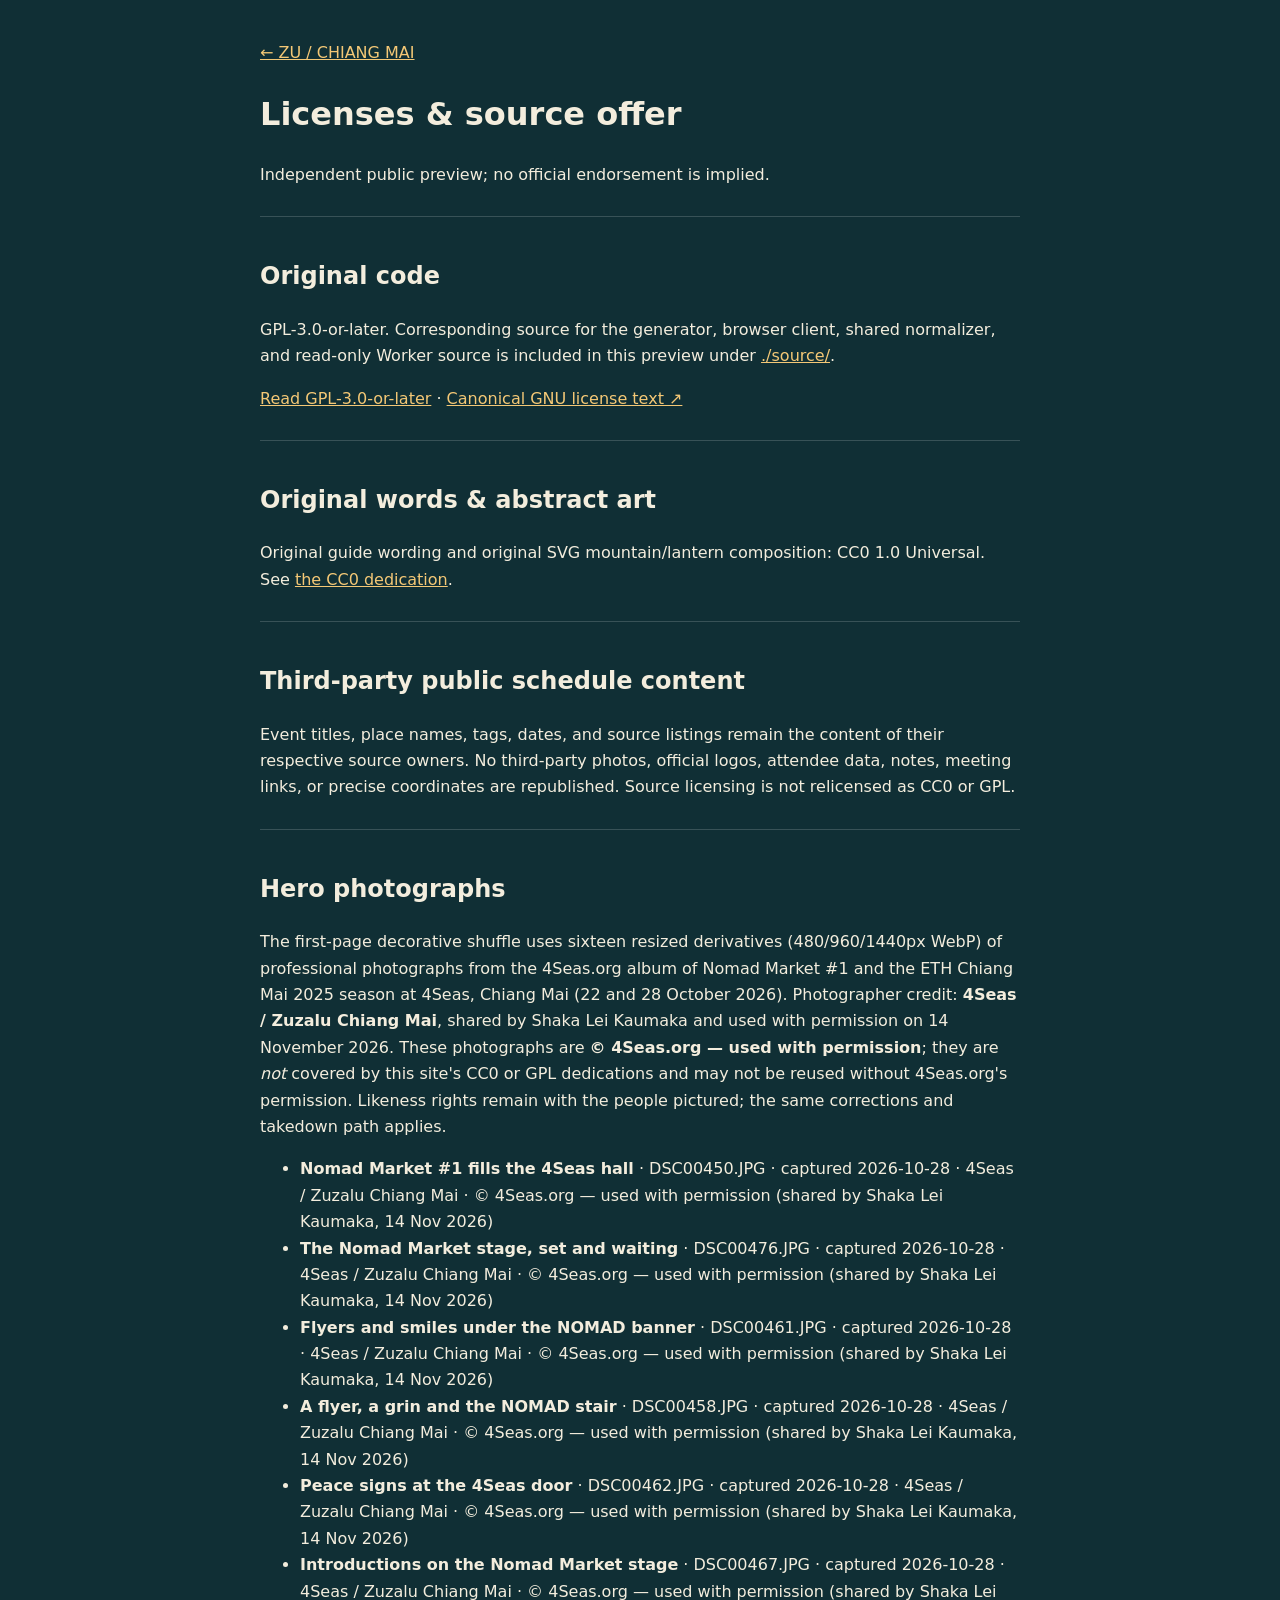
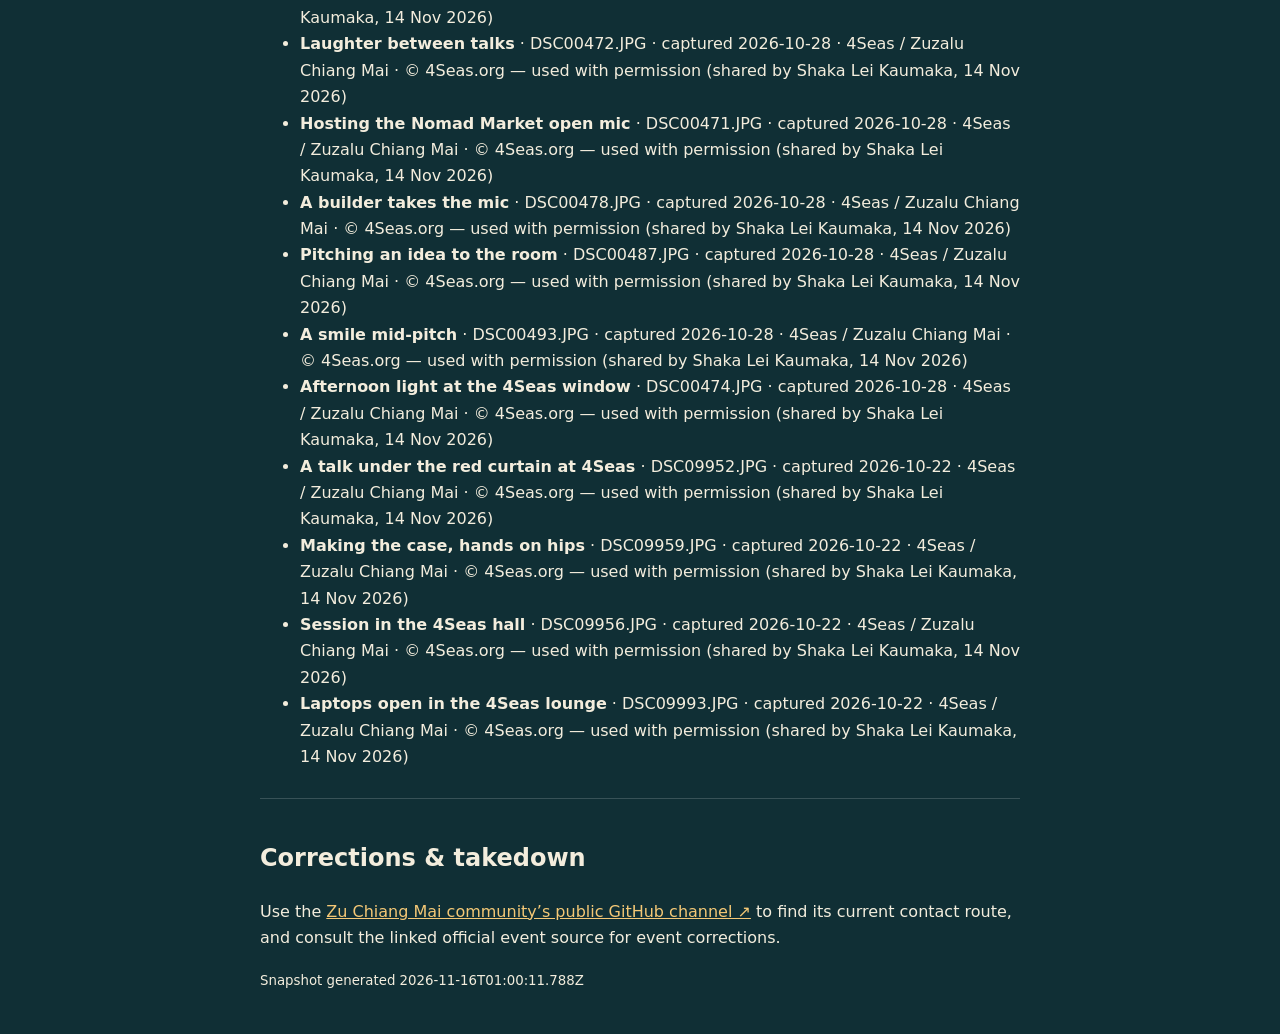
==== public/licenses/index.html @ ee29f26d "agenda refresh 2026-11-16: 202 listings (+3 −4 ~1)" ====
<!doctype html><html lang="en"><head><meta charset="utf-8"><meta name="viewport" content="width=device-width,initial-scale=1"><meta name="robots" content="noindex"><title>Licenses & source — ZU / CHIANG MAI</title><style>body{max-width:760px;margin:40px auto;padding:0 20px;background:#102f35;color:#f3eddd;font:16px/1.65 system-ui}a{color:#f4c876}code{background:#ffffff12;padding:2px 5px}section{border-top:1px solid #ffffff2b;margin-top:28px;padding-top:20px}</style></head><body><a href="../">← ZU / CHIANG MAI</a><h1>Licenses &amp; source offer</h1><p>Independent public preview; no official endorsement is implied.</p><section><h2>Original code</h2><p>GPL-3.0-or-later. Corresponding source for the generator, browser client, shared normalizer, and read-only Worker source is included in this preview under <a href="../source/">./source/</a>.</p><p><a href="../source/LICENSE">Read GPL-3.0-or-later</a> · <a href="https://www.gnu.org/licenses/gpl-3.0.html" rel="noopener">Canonical GNU license text ↗</a></p></section><section><h2>Original words &amp; abstract art</h2><p>Original guide wording and original SVG mountain/lantern composition: CC0 1.0 Universal. See <a href="../source/CC0.txt">the CC0 dedication</a>.</p></section><section><h2>Third-party public schedule content</h2><p>Event titles, place names, tags, dates, and source listings remain the content of their respective source owners. No third-party photos, official logos, attendee data, notes, meeting links, or precise coordinates are republished. Source licensing is not relicensed as CC0 or GPL.</p></section><section id="photo-sources"><h2>Hero photographs</h2><p>The first-page decorative shuffle uses sixteen resized derivatives (480/960/1440px WebP) of professional photographs from the 4Seas.org album of Nomad Market #1 and the ETH Chiang Mai 2025 season at 4Seas, Chiang Mai (22 and 28 October 2026). Photographer credit: <strong>4Seas / Zuzalu Chiang Mai</strong>, shared by Shaka Lei Kaumaka and used with permission on 14 November 2026. These photographs are <strong>© 4Seas.org — used with permission</strong>; they are <em>not</em> covered by this site's CC0 or GPL dedications and may not be reused without 4Seas.org's permission. Likeness rights remain with the people pictured; the same corrections and takedown path applies.</p><ul><li><strong>Nomad Market #1 fills the 4Seas hall</strong> · DSC00450.JPG · captured 2026-10-28 · 4Seas / Zuzalu Chiang Mai · © 4Seas.org — used with permission (shared by Shaka Lei Kaumaka, 14 Nov 2026)</li><li><strong>The Nomad Market stage, set and waiting</strong> · DSC00476.JPG · captured 2026-10-28 · 4Seas / Zuzalu Chiang Mai · © 4Seas.org — used with permission (shared by Shaka Lei Kaumaka, 14 Nov 2026)</li><li><strong>Flyers and smiles under the NOMAD banner</strong> · DSC00461.JPG · captured 2026-10-28 · 4Seas / Zuzalu Chiang Mai · © 4Seas.org — used with permission (shared by Shaka Lei Kaumaka, 14 Nov 2026)</li><li><strong>A flyer, a grin and the NOMAD stair</strong> · DSC00458.JPG · captured 2026-10-28 · 4Seas / Zuzalu Chiang Mai · © 4Seas.org — used with permission (shared by Shaka Lei Kaumaka, 14 Nov 2026)</li><li><strong>Peace signs at the 4Seas door</strong> · DSC00462.JPG · captured 2026-10-28 · 4Seas / Zuzalu Chiang Mai · © 4Seas.org — used with permission (shared by Shaka Lei Kaumaka, 14 Nov 2026)</li><li><strong>Introductions on the Nomad Market stage</strong> · DSC00467.JPG · captured 2026-10-28 · 4Seas / Zuzalu Chiang Mai · © 4Seas.org — used with permission (shared by Shaka Lei Kaumaka, 14 Nov 2026)</li><li><strong>Laughter between talks</strong> · DSC00472.JPG · captured 2026-10-28 · 4Seas / Zuzalu Chiang Mai · © 4Seas.org — used with permission (shared by Shaka Lei Kaumaka, 14 Nov 2026)</li><li><strong>Hosting the Nomad Market open mic</strong> · DSC00471.JPG · captured 2026-10-28 · 4Seas / Zuzalu Chiang Mai · © 4Seas.org — used with permission (shared by Shaka Lei Kaumaka, 14 Nov 2026)</li><li><strong>A builder takes the mic</strong> · DSC00478.JPG · captured 2026-10-28 · 4Seas / Zuzalu Chiang Mai · © 4Seas.org — used with permission (shared by Shaka Lei Kaumaka, 14 Nov 2026)</li><li><strong>Pitching an idea to the room</strong> · DSC00487.JPG · captured 2026-10-28 · 4Seas / Zuzalu Chiang Mai · © 4Seas.org — used with permission (shared by Shaka Lei Kaumaka, 14 Nov 2026)</li><li><strong>A smile mid-pitch</strong> · DSC00493.JPG · captured 2026-10-28 · 4Seas / Zuzalu Chiang Mai · © 4Seas.org — used with permission (shared by Shaka Lei Kaumaka, 14 Nov 2026)</li><li><strong>Afternoon light at the 4Seas window</strong> · DSC00474.JPG · captured 2026-10-28 · 4Seas / Zuzalu Chiang Mai · © 4Seas.org — used with permission (shared by Shaka Lei Kaumaka, 14 Nov 2026)</li><li><strong>A talk under the red curtain at 4Seas</strong> · DSC09952.JPG · captured 2026-10-22 · 4Seas / Zuzalu Chiang Mai · © 4Seas.org — used with permission (shared by Shaka Lei Kaumaka, 14 Nov 2026)</li><li><strong>Making the case, hands on hips</strong> · DSC09959.JPG · captured 2026-10-22 · 4Seas / Zuzalu Chiang Mai · © 4Seas.org — used with permission (shared by Shaka Lei Kaumaka, 14 Nov 2026)</li><li><strong>Session in the 4Seas hall</strong> · DSC09956.JPG · captured 2026-10-22 · 4Seas / Zuzalu Chiang Mai · © 4Seas.org — used with permission (shared by Shaka Lei Kaumaka, 14 Nov 2026)</li><li><strong>Laptops open in the 4Seas lounge</strong> · DSC09993.JPG · captured 2026-10-22 · 4Seas / Zuzalu Chiang Mai · © 4Seas.org — used with permission (shared by Shaka Lei Kaumaka, 14 Nov 2026)</li></ul></section><section><h2>Corrections &amp; takedown</h2><p>Use the <a href="https://github.com/zuchiangmai" rel="noopener">Zu Chiang Mai community’s public GitHub channel ↗</a> to find its current contact route, and consult the linked official event source for event corrections.</p></section><p><small>Snapshot generated 2026-11-16T01:00:11.788Z</small></p><script src="https://live.zuchiangmai.app/widget.js" async></script><script src="https://lang.opensourceorchestra.org/lang.js" async></script></body></html>
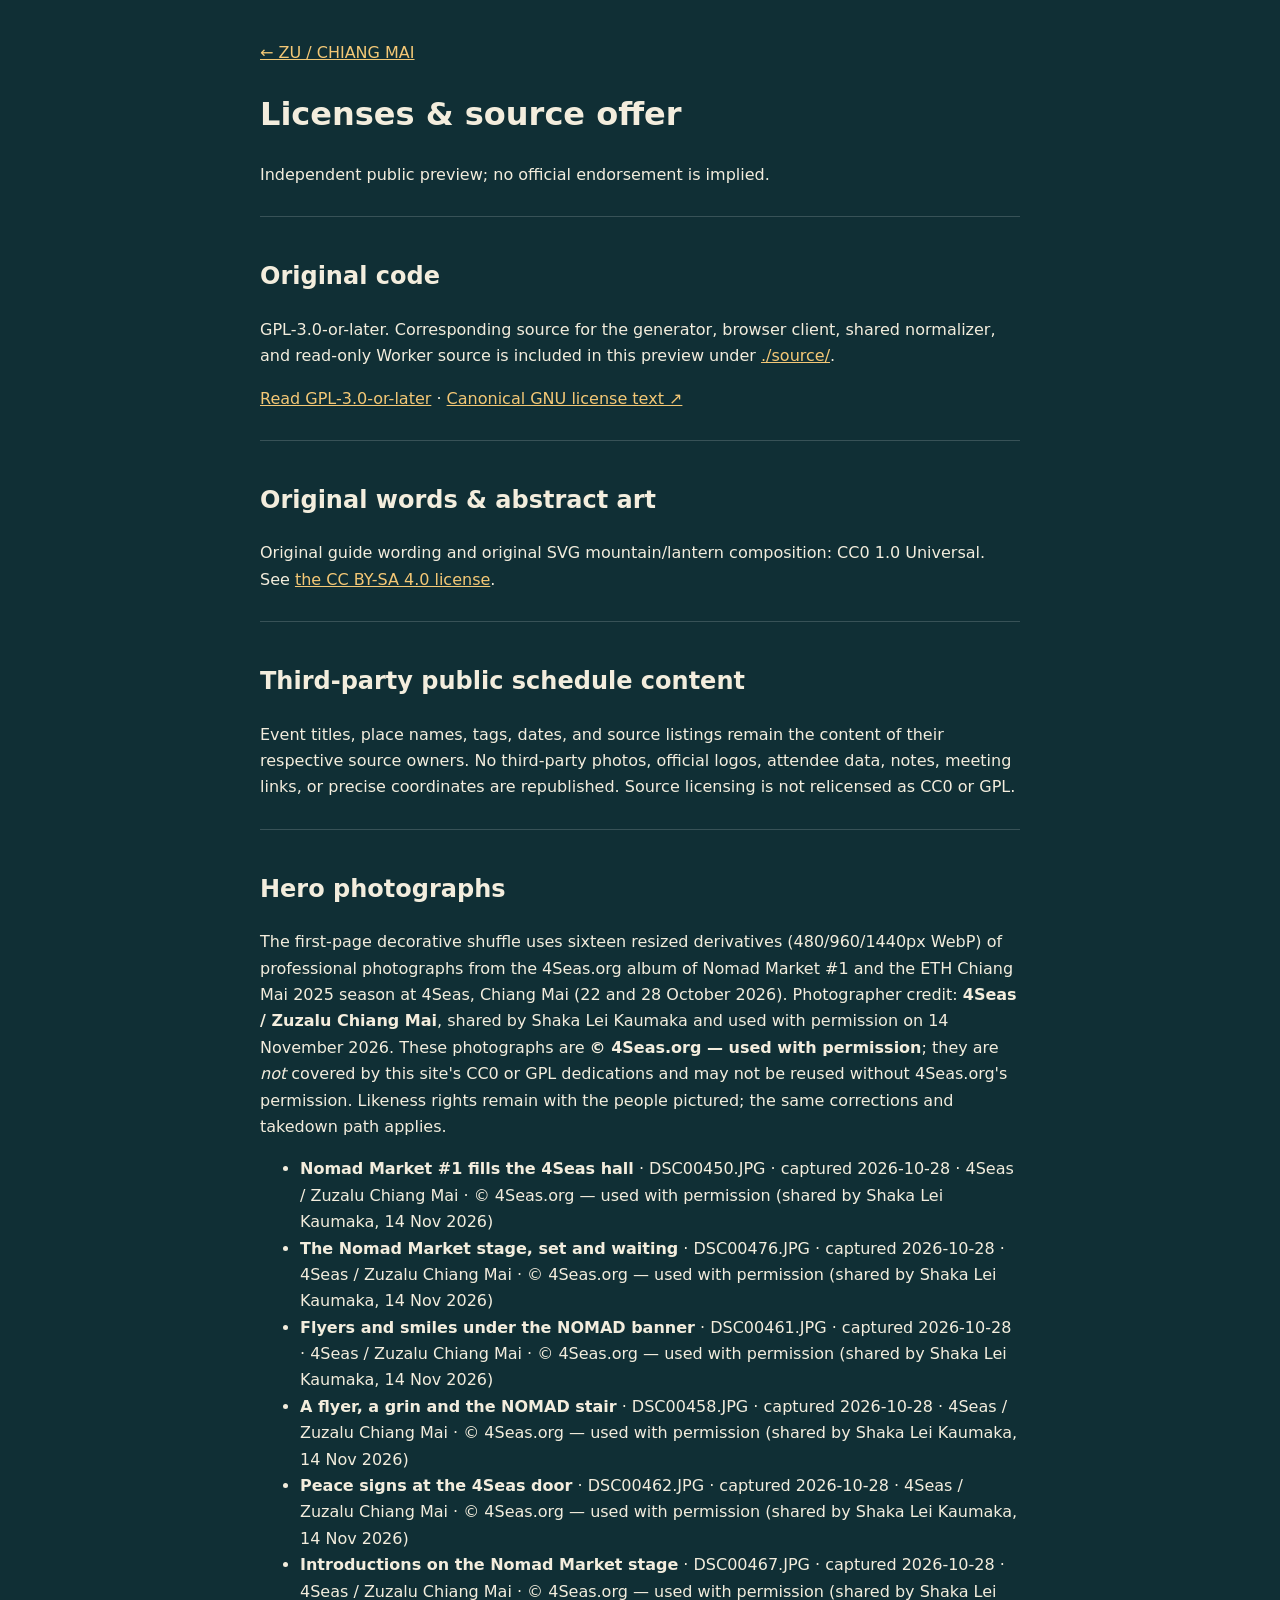
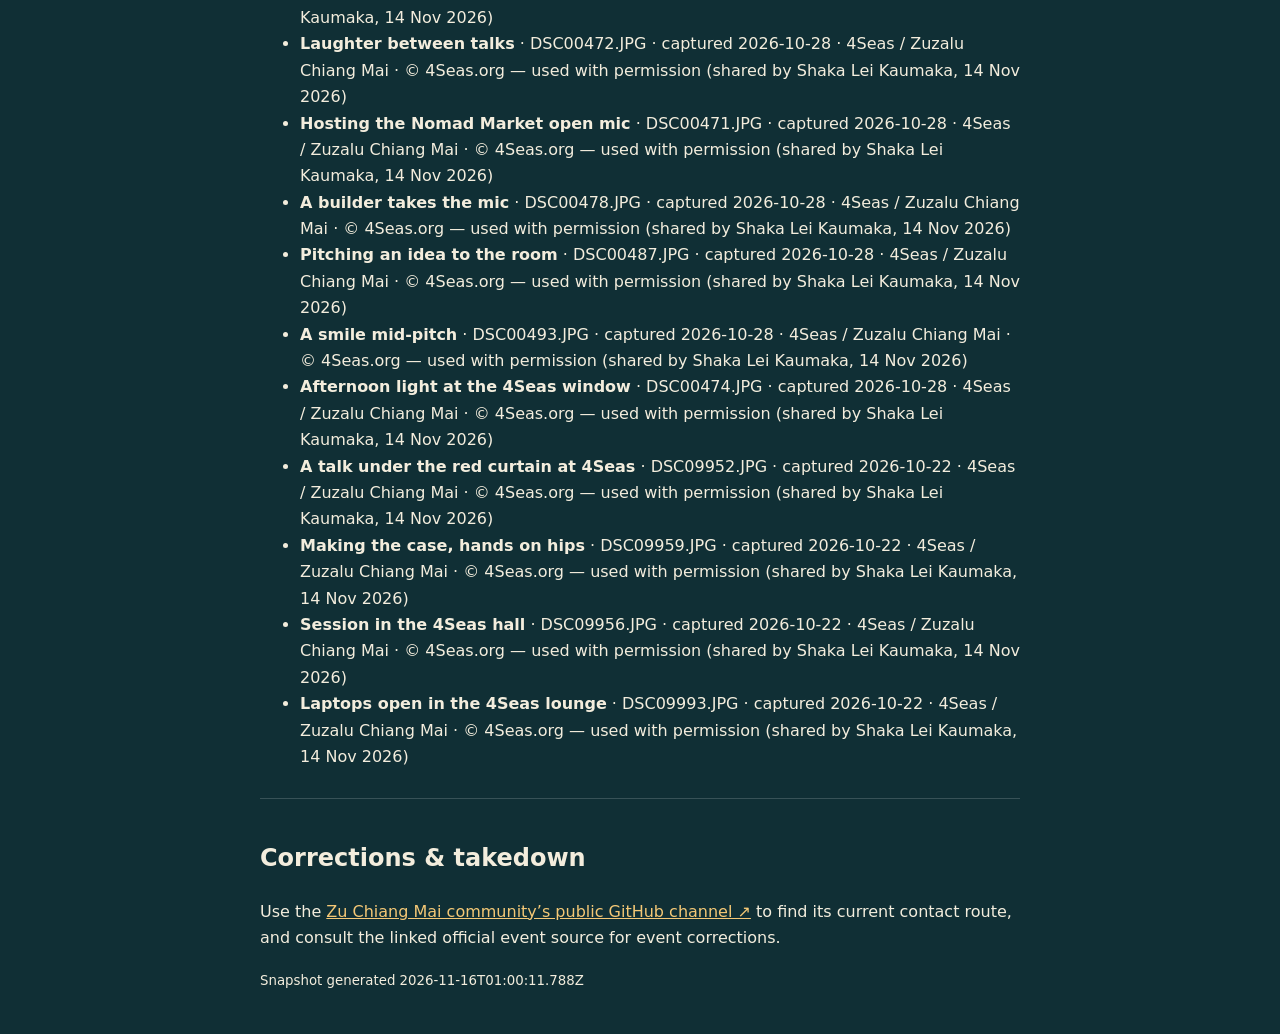
==== commit 5cad12fa: "Second pass: built pit payload + licenses pages aligned to CC BY-SA 4.0 (CC0.txt → LICENSE-CONTENT) " ====
--- a/public/licenses/index.html
+++ b/public/licenses/index.html
@@ -1 +1 @@
-<!doctype html><html lang="en"><head><meta charset="utf-8"><meta name="viewport" content="width=device-width,initial-scale=1"><meta name="robots" content="noindex"><title>Licenses & source — ZU / CHIANG MAI</title><style>body{max-width:760px;margin:40px auto;padding:0 20px;background:#102f35;color:#f3eddd;font:16px/1.65 system-ui}a{color:#f4c876}code{background:#ffffff12;padding:2px 5px}section{border-top:1px solid #ffffff2b;margin-top:28px;padding-top:20px}</style></head><body><a href="../">← ZU / CHIANG MAI</a><h1>Licenses &amp; source offer</h1><p>Independent public preview; no official endorsement is implied.</p><section><h2>Original code</h2><p>GPL-3.0-or-later. Corresponding source for the generator, browser client, shared normalizer, and read-only Worker source is included in this preview under <a href="../source/">./source/</a>.</p><p><a href="../source/LICENSE">Read GPL-3.0-or-later</a> · <a href="https://www.gnu.org/licenses/gpl-3.0.html" rel="noopener">Canonical GNU license text ↗</a></p></section><section><h2>Original words &amp; abstract art</h2><p>Original guide wording and original SVG mountain/lantern composition: CC0 1.0 Universal. See <a href="../source/CC0.txt">the CC0 dedication</a>.</p></section><section><h2>Third-party public schedule content</h2><p>Event titles, place names, tags, dates, and source listings remain the content of their respective source owners. No third-party photos, official logos, attendee data, notes, meeting links, or precise coordinates are republished. Source licensing is not relicensed as CC0 or GPL.</p></section><section id="photo-sources"><h2>Hero photographs</h2><p>The first-page decorative shuffle uses sixteen resized derivatives (480/960/1440px WebP) of professional photographs from the 4Seas.org album of Nomad Market #1 and the ETH Chiang Mai 2025 season at 4Seas, Chiang Mai (22 and 28 October 2026). Photographer credit: <strong>4Seas / Zuzalu Chiang Mai</strong>, shared by Shaka Lei Kaumaka and used with permission on 14 November 2026. These photographs are <strong>© 4Seas.org — used with permission</strong>; they are <em>not</em> covered by this site's CC0 or GPL dedications and may not be reused without 4Seas.org's permission. Likeness rights remain with the people pictured; the same corrections and takedown path applies.</p><ul><li><strong>Nomad Market #1 fills the 4Seas hall</strong> · DSC00450.JPG · captured 2026-10-28 · 4Seas / Zuzalu Chiang Mai · © 4Seas.org — used with permission (shared by Shaka Lei Kaumaka, 14 Nov 2026)</li><li><strong>The Nomad Market stage, set and waiting</strong> · DSC00476.JPG · captured 2026-10-28 · 4Seas / Zuzalu Chiang Mai · © 4Seas.org — used with permission (shared by Shaka Lei Kaumaka, 14 Nov 2026)</li><li><strong>Flyers and smiles under the NOMAD banner</strong> · DSC00461.JPG · captured 2026-10-28 · 4Seas / Zuzalu Chiang Mai · © 4Seas.org — used with permission (shared by Shaka Lei Kaumaka, 14 Nov 2026)</li><li><strong>A flyer, a grin and the NOMAD stair</strong> · DSC00458.JPG · captured 2026-10-28 · 4Seas / Zuzalu Chiang Mai · © 4Seas.org — used with permission (shared by Shaka Lei Kaumaka, 14 Nov 2026)</li><li><strong>Peace signs at the 4Seas door</strong> · DSC00462.JPG · captured 2026-10-28 · 4Seas / Zuzalu Chiang Mai · © 4Seas.org — used with permission (shared by Shaka Lei Kaumaka, 14 Nov 2026)</li><li><strong>Introductions on the Nomad Market stage</strong> · DSC00467.JPG · captured 2026-10-28 · 4Seas / Zuzalu Chiang Mai · © 4Seas.org — used with permission (shared by Shaka Lei Kaumaka, 14 Nov 2026)</li><li><strong>Laughter between talks</strong> · DSC00472.JPG · captured 2026-10-28 · 4Seas / Zuzalu Chiang Mai · © 4Seas.org — used with permission (shared by Shaka Lei Kaumaka, 14 Nov 2026)</li><li><strong>Hosting the Nomad Market open mic</strong> · DSC00471.JPG · captured 2026-10-28 · 4Seas / Zuzalu Chiang Mai · © 4Seas.org — used with permission (shared by Shaka Lei Kaumaka, 14 Nov 2026)</li><li><strong>A builder takes the mic</strong> · DSC00478.JPG · captured 2026-10-28 · 4Seas / Zuzalu Chiang Mai · © 4Seas.org — used with permission (shared by Shaka Lei Kaumaka, 14 Nov 2026)</li><li><strong>Pitching an idea to the room</strong> · DSC00487.JPG · captured 2026-10-28 · 4Seas / Zuzalu Chiang Mai · © 4Seas.org — used with permission (shared by Shaka Lei Kaumaka, 14 Nov 2026)</li><li><strong>A smile mid-pitch</strong> · DSC00493.JPG · captured 2026-10-28 · 4Seas / Zuzalu Chiang Mai · © 4Seas.org — used with permission (shared by Shaka Lei Kaumaka, 14 Nov 2026)</li><li><strong>Afternoon light at the 4Seas window</strong> · DSC00474.JPG · captured 2026-10-28 · 4Seas / Zuzalu Chiang Mai · © 4Seas.org — used with permission (shared by Shaka Lei Kaumaka, 14 Nov 2026)</li><li><strong>A talk under the red curtain at 4Seas</strong> · DSC09952.JPG · captured 2026-10-22 · 4Seas / Zuzalu Chiang Mai · © 4Seas.org — used with permission (shared by Shaka Lei Kaumaka, 14 Nov 2026)</li><li><strong>Making the case, hands on hips</strong> · DSC09959.JPG · captured 2026-10-22 · 4Seas / Zuzalu Chiang Mai · © 4Seas.org — used with permission (shared by Shaka Lei Kaumaka, 14 Nov 2026)</li><li><strong>Session in the 4Seas hall</strong> · DSC09956.JPG · captured 2026-10-22 · 4Seas / Zuzalu Chiang Mai · © 4Seas.org — used with permission (shared by Shaka Lei Kaumaka, 14 Nov 2026)</li><li><strong>Laptops open in the 4Seas lounge</strong> · DSC09993.JPG · captured 2026-10-22 · 4Seas / Zuzalu Chiang Mai · © 4Seas.org — used with permission (shared by Shaka Lei Kaumaka, 14 Nov 2026)</li></ul></section><section><h2>Corrections &amp; takedown</h2><p>Use the <a href="https://github.com/zuchiangmai" rel="noopener">Zu Chiang Mai community’s public GitHub channel ↗</a> to find its current contact route, and consult the linked official event source for event corrections.</p></section><p><small>Snapshot generated 2026-11-16T01:00:11.788Z</small></p><script src="https://live.zuchiangmai.app/widget.js" async></script><script src="https://lang.opensourceorchestra.org/lang.js" async></script></body></html>+<!doctype html><html lang="en"><head><meta charset="utf-8"><meta name="viewport" content="width=device-width,initial-scale=1"><meta name="robots" content="noindex"><title>Licenses & source — ZU / CHIANG MAI</title><style>body{max-width:760px;margin:40px auto;padding:0 20px;background:#102f35;color:#f3eddd;font:16px/1.65 system-ui}a{color:#f4c876}code{background:#ffffff12;padding:2px 5px}section{border-top:1px solid #ffffff2b;margin-top:28px;padding-top:20px}</style></head><body><a href="../">← ZU / CHIANG MAI</a><h1>Licenses &amp; source offer</h1><p>Independent public preview; no official endorsement is implied.</p><section><h2>Original code</h2><p>GPL-3.0-or-later. Corresponding source for the generator, browser client, shared normalizer, and read-only Worker source is included in this preview under <a href="../source/">./source/</a>.</p><p><a href="../source/LICENSE">Read GPL-3.0-or-later</a> · <a href="https://www.gnu.org/licenses/gpl-3.0.html" rel="noopener">Canonical GNU license text ↗</a></p></section><section><h2>Original words &amp; abstract art</h2><p>Original guide wording and original SVG mountain/lantern composition: CC0 1.0 Universal. See <a href="../source/LICENSE-CONTENT">the CC BY-SA 4.0 license</a>.</p></section><section><h2>Third-party public schedule content</h2><p>Event titles, place names, tags, dates, and source listings remain the content of their respective source owners. No third-party photos, official logos, attendee data, notes, meeting links, or precise coordinates are republished. Source licensing is not relicensed as CC0 or GPL.</p></section><section id="photo-sources"><h2>Hero photographs</h2><p>The first-page decorative shuffle uses sixteen resized derivatives (480/960/1440px WebP) of professional photographs from the 4Seas.org album of Nomad Market #1 and the ETH Chiang Mai 2025 season at 4Seas, Chiang Mai (22 and 28 October 2026). Photographer credit: <strong>4Seas / Zuzalu Chiang Mai</strong>, shared by Shaka Lei Kaumaka and used with permission on 14 November 2026. These photographs are <strong>© 4Seas.org — used with permission</strong>; they are <em>not</em> covered by this site's CC0 or GPL dedications and may not be reused without 4Seas.org's permission. Likeness rights remain with the people pictured; the same corrections and takedown path applies.</p><ul><li><strong>Nomad Market #1 fills the 4Seas hall</strong> · DSC00450.JPG · captured 2026-10-28 · 4Seas / Zuzalu Chiang Mai · © 4Seas.org — used with permission (shared by Shaka Lei Kaumaka, 14 Nov 2026)</li><li><strong>The Nomad Market stage, set and waiting</strong> · DSC00476.JPG · captured 2026-10-28 · 4Seas / Zuzalu Chiang Mai · © 4Seas.org — used with permission (shared by Shaka Lei Kaumaka, 14 Nov 2026)</li><li><strong>Flyers and smiles under the NOMAD banner</strong> · DSC00461.JPG · captured 2026-10-28 · 4Seas / Zuzalu Chiang Mai · © 4Seas.org — used with permission (shared by Shaka Lei Kaumaka, 14 Nov 2026)</li><li><strong>A flyer, a grin and the NOMAD stair</strong> · DSC00458.JPG · captured 2026-10-28 · 4Seas / Zuzalu Chiang Mai · © 4Seas.org — used with permission (shared by Shaka Lei Kaumaka, 14 Nov 2026)</li><li><strong>Peace signs at the 4Seas door</strong> · DSC00462.JPG · captured 2026-10-28 · 4Seas / Zuzalu Chiang Mai · © 4Seas.org — used with permission (shared by Shaka Lei Kaumaka, 14 Nov 2026)</li><li><strong>Introductions on the Nomad Market stage</strong> · DSC00467.JPG · captured 2026-10-28 · 4Seas / Zuzalu Chiang Mai · © 4Seas.org — used with permission (shared by Shaka Lei Kaumaka, 14 Nov 2026)</li><li><strong>Laughter between talks</strong> · DSC00472.JPG · captured 2026-10-28 · 4Seas / Zuzalu Chiang Mai · © 4Seas.org — used with permission (shared by Shaka Lei Kaumaka, 14 Nov 2026)</li><li><strong>Hosting the Nomad Market open mic</strong> · DSC00471.JPG · captured 2026-10-28 · 4Seas / Zuzalu Chiang Mai · © 4Seas.org — used with permission (shared by Shaka Lei Kaumaka, 14 Nov 2026)</li><li><strong>A builder takes the mic</strong> · DSC00478.JPG · captured 2026-10-28 · 4Seas / Zuzalu Chiang Mai · © 4Seas.org — used with permission (shared by Shaka Lei Kaumaka, 14 Nov 2026)</li><li><strong>Pitching an idea to the room</strong> · DSC00487.JPG · captured 2026-10-28 · 4Seas / Zuzalu Chiang Mai · © 4Seas.org — used with permission (shared by Shaka Lei Kaumaka, 14 Nov 2026)</li><li><strong>A smile mid-pitch</strong> · DSC00493.JPG · captured 2026-10-28 · 4Seas / Zuzalu Chiang Mai · © 4Seas.org — used with permission (shared by Shaka Lei Kaumaka, 14 Nov 2026)</li><li><strong>Afternoon light at the 4Seas window</strong> · DSC00474.JPG · captured 2026-10-28 · 4Seas / Zuzalu Chiang Mai · © 4Seas.org — used with permission (shared by Shaka Lei Kaumaka, 14 Nov 2026)</li><li><strong>A talk under the red curtain at 4Seas</strong> · DSC09952.JPG · captured 2026-10-22 · 4Seas / Zuzalu Chiang Mai · © 4Seas.org — used with permission (shared by Shaka Lei Kaumaka, 14 Nov 2026)</li><li><strong>Making the case, hands on hips</strong> · DSC09959.JPG · captured 2026-10-22 · 4Seas / Zuzalu Chiang Mai · © 4Seas.org — used with permission (shared by Shaka Lei Kaumaka, 14 Nov 2026)</li><li><strong>Session in the 4Seas hall</strong> · DSC09956.JPG · captured 2026-10-22 · 4Seas / Zuzalu Chiang Mai · © 4Seas.org — used with permission (shared by Shaka Lei Kaumaka, 14 Nov 2026)</li><li><strong>Laptops open in the 4Seas lounge</strong> · DSC09993.JPG · captured 2026-10-22 · 4Seas / Zuzalu Chiang Mai · © 4Seas.org — used with permission (shared by Shaka Lei Kaumaka, 14 Nov 2026)</li></ul></section><section><h2>Corrections &amp; takedown</h2><p>Use the <a href="https://github.com/zuchiangmai" rel="noopener">Zu Chiang Mai community’s public GitHub channel ↗</a> to find its current contact route, and consult the linked official event source for event corrections.</p></section><p><small>Snapshot generated 2026-11-16T01:00:11.788Z</small></p><script src="https://live.zuchiangmai.app/widget.js" async></script><script src="https://lang.opensourceorchestra.org/lang.js" async></script></body></html>
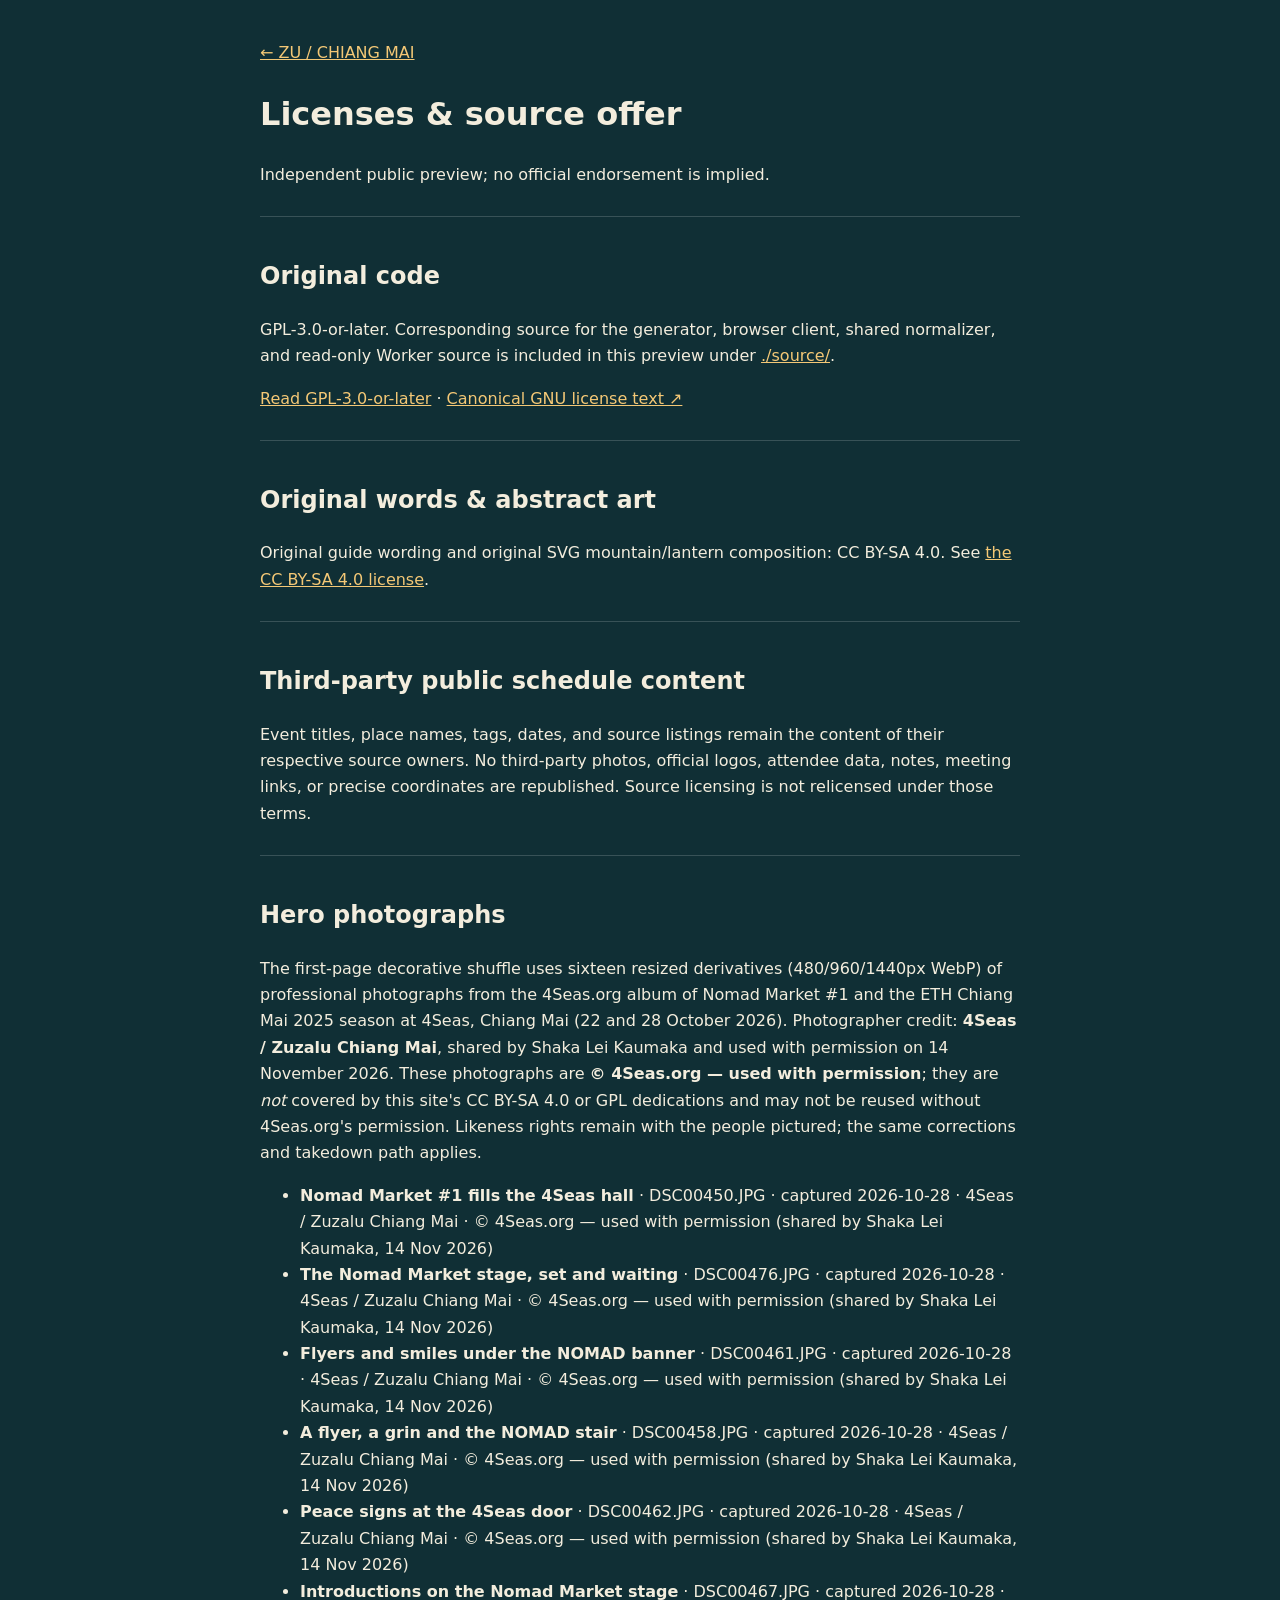
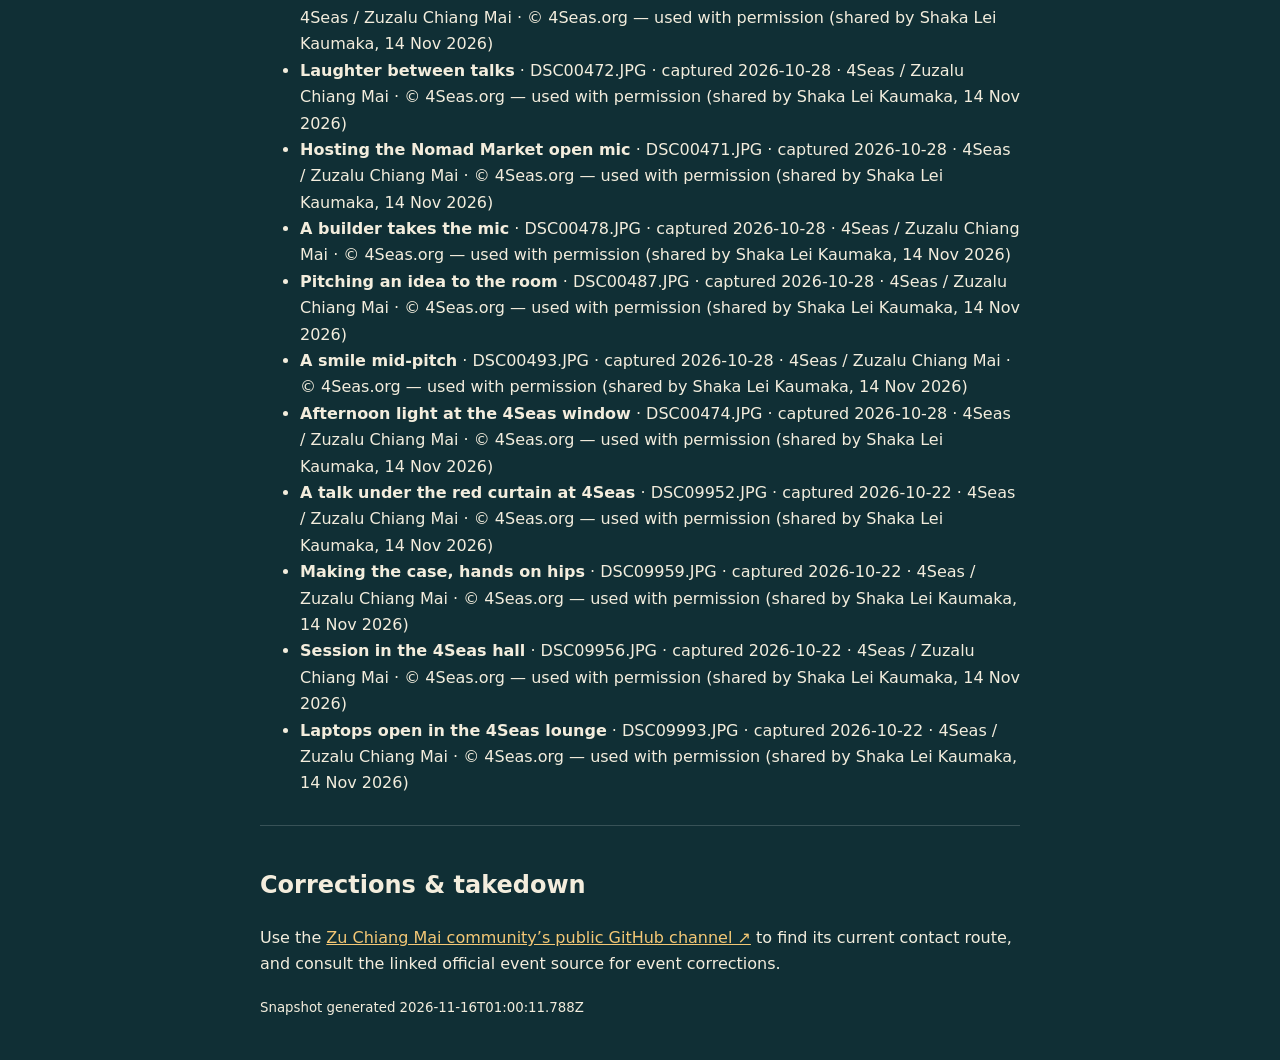
==== commit 209cf16d: "Second pass: built licenses page text aligned to CC BY-SA 4.0 — by the ʻohana" ====
--- a/public/licenses/index.html
+++ b/public/licenses/index.html
@@ -1 +1 @@
-<!doctype html><html lang="en"><head><meta charset="utf-8"><meta name="viewport" content="width=device-width,initial-scale=1"><meta name="robots" content="noindex"><title>Licenses & source — ZU / CHIANG MAI</title><style>body{max-width:760px;margin:40px auto;padding:0 20px;background:#102f35;color:#f3eddd;font:16px/1.65 system-ui}a{color:#f4c876}code{background:#ffffff12;padding:2px 5px}section{border-top:1px solid #ffffff2b;margin-top:28px;padding-top:20px}</style></head><body><a href="../">← ZU / CHIANG MAI</a><h1>Licenses &amp; source offer</h1><p>Independent public preview; no official endorsement is implied.</p><section><h2>Original code</h2><p>GPL-3.0-or-later. Corresponding source for the generator, browser client, shared normalizer, and read-only Worker source is included in this preview under <a href="../source/">./source/</a>.</p><p><a href="../source/LICENSE">Read GPL-3.0-or-later</a> · <a href="https://www.gnu.org/licenses/gpl-3.0.html" rel="noopener">Canonical GNU license text ↗</a></p></section><section><h2>Original words &amp; abstract art</h2><p>Original guide wording and original SVG mountain/lantern composition: CC0 1.0 Universal. See <a href="../source/LICENSE-CONTENT">the CC BY-SA 4.0 license</a>.</p></section><section><h2>Third-party public schedule content</h2><p>Event titles, place names, tags, dates, and source listings remain the content of their respective source owners. No third-party photos, official logos, attendee data, notes, meeting links, or precise coordinates are republished. Source licensing is not relicensed as CC0 or GPL.</p></section><section id="photo-sources"><h2>Hero photographs</h2><p>The first-page decorative shuffle uses sixteen resized derivatives (480/960/1440px WebP) of professional photographs from the 4Seas.org album of Nomad Market #1 and the ETH Chiang Mai 2025 season at 4Seas, Chiang Mai (22 and 28 October 2026). Photographer credit: <strong>4Seas / Zuzalu Chiang Mai</strong>, shared by Shaka Lei Kaumaka and used with permission on 14 November 2026. These photographs are <strong>© 4Seas.org — used with permission</strong>; they are <em>not</em> covered by this site's CC0 or GPL dedications and may not be reused without 4Seas.org's permission. Likeness rights remain with the people pictured; the same corrections and takedown path applies.</p><ul><li><strong>Nomad Market #1 fills the 4Seas hall</strong> · DSC00450.JPG · captured 2026-10-28 · 4Seas / Zuzalu Chiang Mai · © 4Seas.org — used with permission (shared by Shaka Lei Kaumaka, 14 Nov 2026)</li><li><strong>The Nomad Market stage, set and waiting</strong> · DSC00476.JPG · captured 2026-10-28 · 4Seas / Zuzalu Chiang Mai · © 4Seas.org — used with permission (shared by Shaka Lei Kaumaka, 14 Nov 2026)</li><li><strong>Flyers and smiles under the NOMAD banner</strong> · DSC00461.JPG · captured 2026-10-28 · 4Seas / Zuzalu Chiang Mai · © 4Seas.org — used with permission (shared by Shaka Lei Kaumaka, 14 Nov 2026)</li><li><strong>A flyer, a grin and the NOMAD stair</strong> · DSC00458.JPG · captured 2026-10-28 · 4Seas / Zuzalu Chiang Mai · © 4Seas.org — used with permission (shared by Shaka Lei Kaumaka, 14 Nov 2026)</li><li><strong>Peace signs at the 4Seas door</strong> · DSC00462.JPG · captured 2026-10-28 · 4Seas / Zuzalu Chiang Mai · © 4Seas.org — used with permission (shared by Shaka Lei Kaumaka, 14 Nov 2026)</li><li><strong>Introductions on the Nomad Market stage</strong> · DSC00467.JPG · captured 2026-10-28 · 4Seas / Zuzalu Chiang Mai · © 4Seas.org — used with permission (shared by Shaka Lei Kaumaka, 14 Nov 2026)</li><li><strong>Laughter between talks</strong> · DSC00472.JPG · captured 2026-10-28 · 4Seas / Zuzalu Chiang Mai · © 4Seas.org — used with permission (shared by Shaka Lei Kaumaka, 14 Nov 2026)</li><li><strong>Hosting the Nomad Market open mic</strong> · DSC00471.JPG · captured 2026-10-28 · 4Seas / Zuzalu Chiang Mai · © 4Seas.org — used with permission (shared by Shaka Lei Kaumaka, 14 Nov 2026)</li><li><strong>A builder takes the mic</strong> · DSC00478.JPG · captured 2026-10-28 · 4Seas / Zuzalu Chiang Mai · © 4Seas.org — used with permission (shared by Shaka Lei Kaumaka, 14 Nov 2026)</li><li><strong>Pitching an idea to the room</strong> · DSC00487.JPG · captured 2026-10-28 · 4Seas / Zuzalu Chiang Mai · © 4Seas.org — used with permission (shared by Shaka Lei Kaumaka, 14 Nov 2026)</li><li><strong>A smile mid-pitch</strong> · DSC00493.JPG · captured 2026-10-28 · 4Seas / Zuzalu Chiang Mai · © 4Seas.org — used with permission (shared by Shaka Lei Kaumaka, 14 Nov 2026)</li><li><strong>Afternoon light at the 4Seas window</strong> · DSC00474.JPG · captured 2026-10-28 · 4Seas / Zuzalu Chiang Mai · © 4Seas.org — used with permission (shared by Shaka Lei Kaumaka, 14 Nov 2026)</li><li><strong>A talk under the red curtain at 4Seas</strong> · DSC09952.JPG · captured 2026-10-22 · 4Seas / Zuzalu Chiang Mai · © 4Seas.org — used with permission (shared by Shaka Lei Kaumaka, 14 Nov 2026)</li><li><strong>Making the case, hands on hips</strong> · DSC09959.JPG · captured 2026-10-22 · 4Seas / Zuzalu Chiang Mai · © 4Seas.org — used with permission (shared by Shaka Lei Kaumaka, 14 Nov 2026)</li><li><strong>Session in the 4Seas hall</strong> · DSC09956.JPG · captured 2026-10-22 · 4Seas / Zuzalu Chiang Mai · © 4Seas.org — used with permission (shared by Shaka Lei Kaumaka, 14 Nov 2026)</li><li><strong>Laptops open in the 4Seas lounge</strong> · DSC09993.JPG · captured 2026-10-22 · 4Seas / Zuzalu Chiang Mai · © 4Seas.org — used with permission (shared by Shaka Lei Kaumaka, 14 Nov 2026)</li></ul></section><section><h2>Corrections &amp; takedown</h2><p>Use the <a href="https://github.com/zuchiangmai" rel="noopener">Zu Chiang Mai community’s public GitHub channel ↗</a> to find its current contact route, and consult the linked official event source for event corrections.</p></section><p><small>Snapshot generated 2026-11-16T01:00:11.788Z</small></p><script src="https://live.zuchiangmai.app/widget.js" async></script><script src="https://lang.opensourceorchestra.org/lang.js" async></script></body></html>+<!doctype html><html lang="en"><head><meta charset="utf-8"><meta name="viewport" content="width=device-width,initial-scale=1"><meta name="robots" content="noindex"><title>Licenses & source — ZU / CHIANG MAI</title><style>body{max-width:760px;margin:40px auto;padding:0 20px;background:#102f35;color:#f3eddd;font:16px/1.65 system-ui}a{color:#f4c876}code{background:#ffffff12;padding:2px 5px}section{border-top:1px solid #ffffff2b;margin-top:28px;padding-top:20px}</style></head><body><a href="../">← ZU / CHIANG MAI</a><h1>Licenses &amp; source offer</h1><p>Independent public preview; no official endorsement is implied.</p><section><h2>Original code</h2><p>GPL-3.0-or-later. Corresponding source for the generator, browser client, shared normalizer, and read-only Worker source is included in this preview under <a href="../source/">./source/</a>.</p><p><a href="../source/LICENSE">Read GPL-3.0-or-later</a> · <a href="https://www.gnu.org/licenses/gpl-3.0.html" rel="noopener">Canonical GNU license text ↗</a></p></section><section><h2>Original words &amp; abstract art</h2><p>Original guide wording and original SVG mountain/lantern composition: CC BY-SA 4.0. See <a href="../source/LICENSE-CONTENT">the CC BY-SA 4.0 license</a>.</p></section><section><h2>Third-party public schedule content</h2><p>Event titles, place names, tags, dates, and source listings remain the content of their respective source owners. No third-party photos, official logos, attendee data, notes, meeting links, or precise coordinates are republished. Source licensing is not relicensed under those terms.</p></section><section id="photo-sources"><h2>Hero photographs</h2><p>The first-page decorative shuffle uses sixteen resized derivatives (480/960/1440px WebP) of professional photographs from the 4Seas.org album of Nomad Market #1 and the ETH Chiang Mai 2025 season at 4Seas, Chiang Mai (22 and 28 October 2026). Photographer credit: <strong>4Seas / Zuzalu Chiang Mai</strong>, shared by Shaka Lei Kaumaka and used with permission on 14 November 2026. These photographs are <strong>© 4Seas.org — used with permission</strong>; they are <em>not</em> covered by this site's CC BY-SA 4.0 or GPL dedications and may not be reused without 4Seas.org's permission. Likeness rights remain with the people pictured; the same corrections and takedown path applies.</p><ul><li><strong>Nomad Market #1 fills the 4Seas hall</strong> · DSC00450.JPG · captured 2026-10-28 · 4Seas / Zuzalu Chiang Mai · © 4Seas.org — used with permission (shared by Shaka Lei Kaumaka, 14 Nov 2026)</li><li><strong>The Nomad Market stage, set and waiting</strong> · DSC00476.JPG · captured 2026-10-28 · 4Seas / Zuzalu Chiang Mai · © 4Seas.org — used with permission (shared by Shaka Lei Kaumaka, 14 Nov 2026)</li><li><strong>Flyers and smiles under the NOMAD banner</strong> · DSC00461.JPG · captured 2026-10-28 · 4Seas / Zuzalu Chiang Mai · © 4Seas.org — used with permission (shared by Shaka Lei Kaumaka, 14 Nov 2026)</li><li><strong>A flyer, a grin and the NOMAD stair</strong> · DSC00458.JPG · captured 2026-10-28 · 4Seas / Zuzalu Chiang Mai · © 4Seas.org — used with permission (shared by Shaka Lei Kaumaka, 14 Nov 2026)</li><li><strong>Peace signs at the 4Seas door</strong> · DSC00462.JPG · captured 2026-10-28 · 4Seas / Zuzalu Chiang Mai · © 4Seas.org — used with permission (shared by Shaka Lei Kaumaka, 14 Nov 2026)</li><li><strong>Introductions on the Nomad Market stage</strong> · DSC00467.JPG · captured 2026-10-28 · 4Seas / Zuzalu Chiang Mai · © 4Seas.org — used with permission (shared by Shaka Lei Kaumaka, 14 Nov 2026)</li><li><strong>Laughter between talks</strong> · DSC00472.JPG · captured 2026-10-28 · 4Seas / Zuzalu Chiang Mai · © 4Seas.org — used with permission (shared by Shaka Lei Kaumaka, 14 Nov 2026)</li><li><strong>Hosting the Nomad Market open mic</strong> · DSC00471.JPG · captured 2026-10-28 · 4Seas / Zuzalu Chiang Mai · © 4Seas.org — used with permission (shared by Shaka Lei Kaumaka, 14 Nov 2026)</li><li><strong>A builder takes the mic</strong> · DSC00478.JPG · captured 2026-10-28 · 4Seas / Zuzalu Chiang Mai · © 4Seas.org — used with permission (shared by Shaka Lei Kaumaka, 14 Nov 2026)</li><li><strong>Pitching an idea to the room</strong> · DSC00487.JPG · captured 2026-10-28 · 4Seas / Zuzalu Chiang Mai · © 4Seas.org — used with permission (shared by Shaka Lei Kaumaka, 14 Nov 2026)</li><li><strong>A smile mid-pitch</strong> · DSC00493.JPG · captured 2026-10-28 · 4Seas / Zuzalu Chiang Mai · © 4Seas.org — used with permission (shared by Shaka Lei Kaumaka, 14 Nov 2026)</li><li><strong>Afternoon light at the 4Seas window</strong> · DSC00474.JPG · captured 2026-10-28 · 4Seas / Zuzalu Chiang Mai · © 4Seas.org — used with permission (shared by Shaka Lei Kaumaka, 14 Nov 2026)</li><li><strong>A talk under the red curtain at 4Seas</strong> · DSC09952.JPG · captured 2026-10-22 · 4Seas / Zuzalu Chiang Mai · © 4Seas.org — used with permission (shared by Shaka Lei Kaumaka, 14 Nov 2026)</li><li><strong>Making the case, hands on hips</strong> · DSC09959.JPG · captured 2026-10-22 · 4Seas / Zuzalu Chiang Mai · © 4Seas.org — used with permission (shared by Shaka Lei Kaumaka, 14 Nov 2026)</li><li><strong>Session in the 4Seas hall</strong> · DSC09956.JPG · captured 2026-10-22 · 4Seas / Zuzalu Chiang Mai · © 4Seas.org — used with permission (shared by Shaka Lei Kaumaka, 14 Nov 2026)</li><li><strong>Laptops open in the 4Seas lounge</strong> · DSC09993.JPG · captured 2026-10-22 · 4Seas / Zuzalu Chiang Mai · © 4Seas.org — used with permission (shared by Shaka Lei Kaumaka, 14 Nov 2026)</li></ul></section><section><h2>Corrections &amp; takedown</h2><p>Use the <a href="https://github.com/zuchiangmai" rel="noopener">Zu Chiang Mai community’s public GitHub channel ↗</a> to find its current contact route, and consult the linked official event source for event corrections.</p></section><p><small>Snapshot generated 2026-11-16T01:00:11.788Z</small></p><script src="https://live.zuchiangmai.app/widget.js" async></script><script src="https://lang.opensourceorchestra.org/lang.js" async></script></body></html>
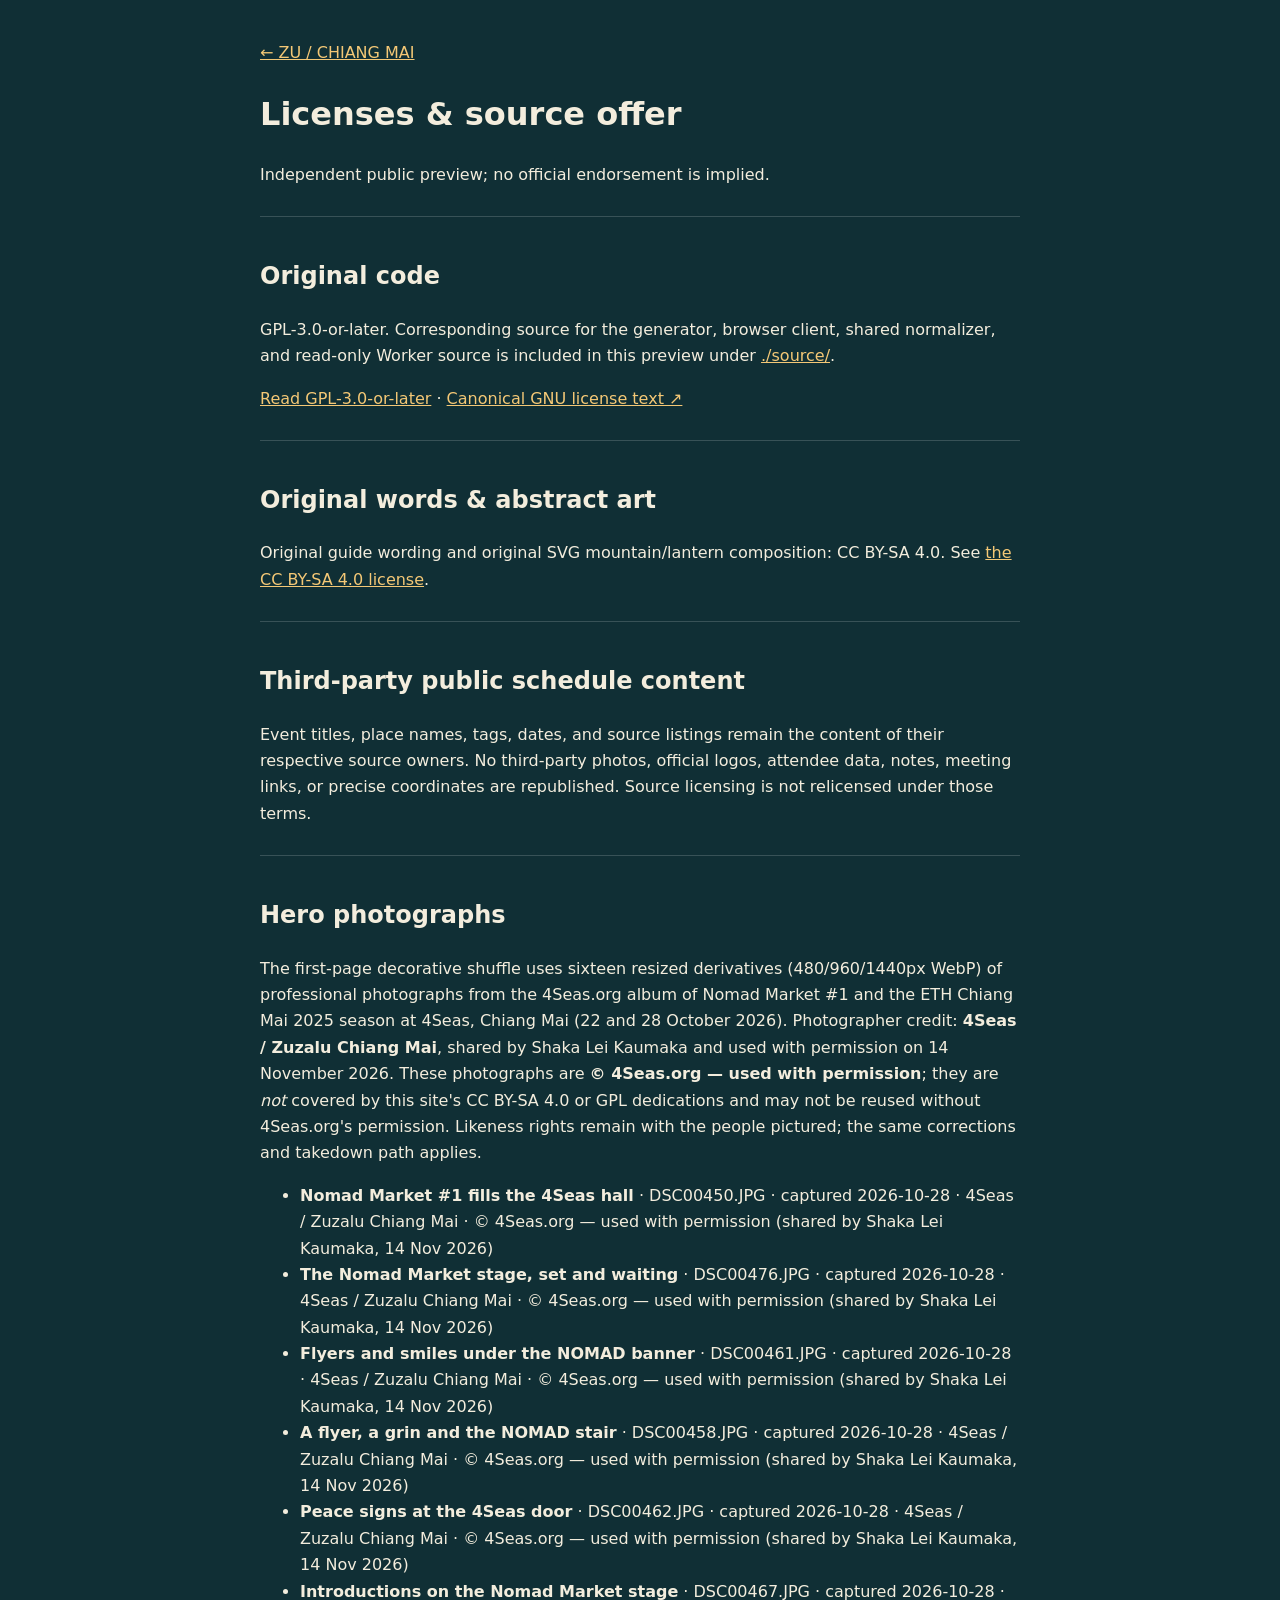
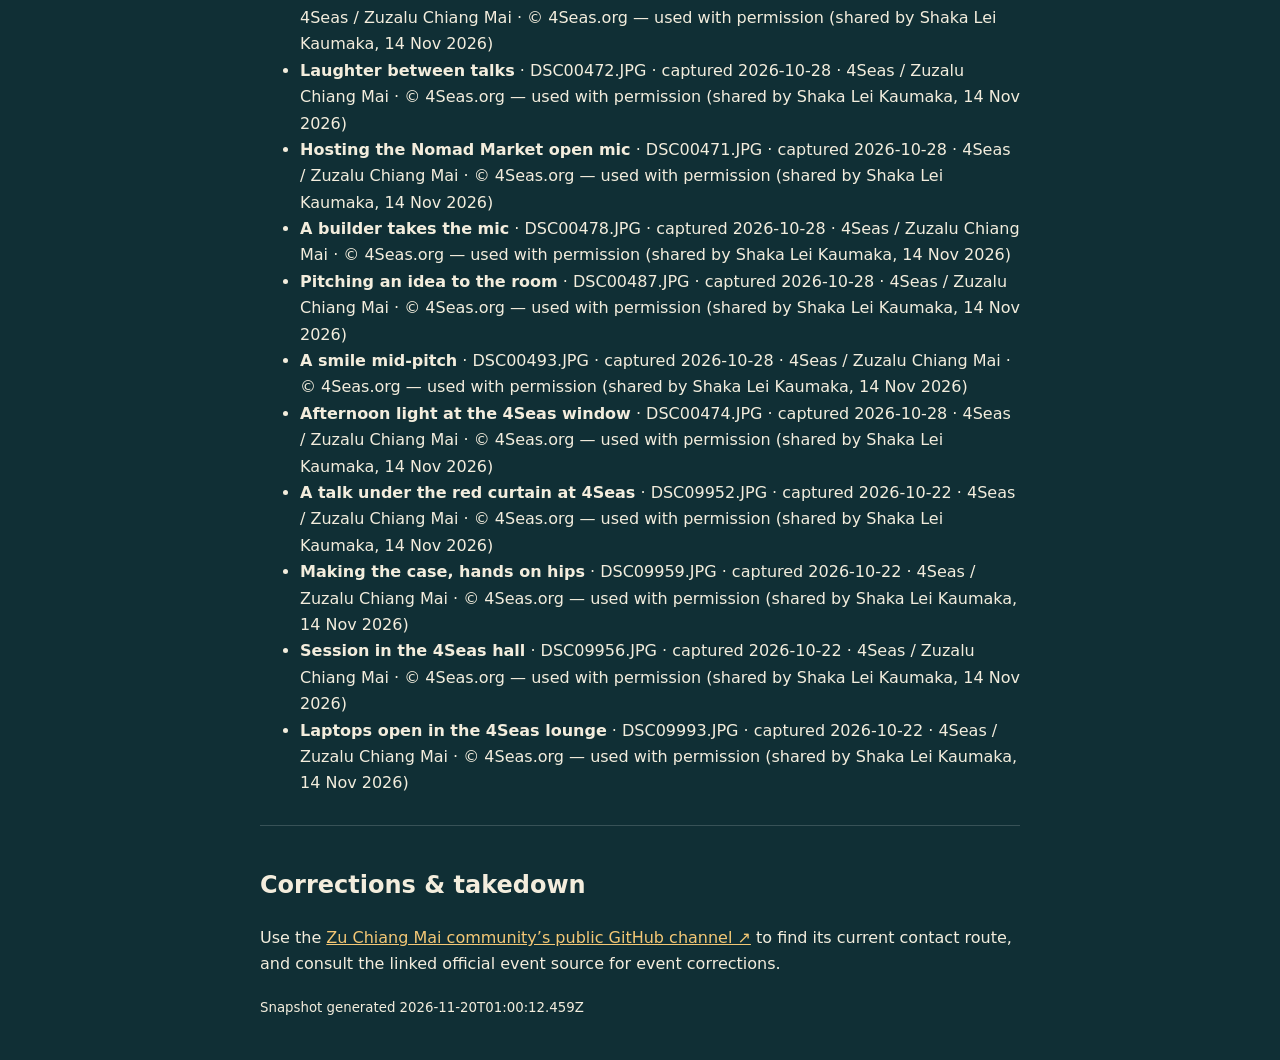
==== commit d9f07364: "agenda refresh 2026-11-20: 260 listings (+82 −24 ~9, builder changed)" ====
--- a/public/licenses/index.html
+++ b/public/licenses/index.html
@@ -1 +1 @@
-<!doctype html><html lang="en"><head><meta charset="utf-8"><meta name="viewport" content="width=device-width,initial-scale=1"><meta name="robots" content="noindex"><title>Licenses & source — ZU / CHIANG MAI</title><style>body{max-width:760px;margin:40px auto;padding:0 20px;background:#102f35;color:#f3eddd;font:16px/1.65 system-ui}a{color:#f4c876}code{background:#ffffff12;padding:2px 5px}section{border-top:1px solid #ffffff2b;margin-top:28px;padding-top:20px}</style></head><body><a href="../">← ZU / CHIANG MAI</a><h1>Licenses &amp; source offer</h1><p>Independent public preview; no official endorsement is implied.</p><section><h2>Original code</h2><p>GPL-3.0-or-later. Corresponding source for the generator, browser client, shared normalizer, and read-only Worker source is included in this preview under <a href="../source/">./source/</a>.</p><p><a href="../source/LICENSE">Read GPL-3.0-or-later</a> · <a href="https://www.gnu.org/licenses/gpl-3.0.html" rel="noopener">Canonical GNU license text ↗</a></p></section><section><h2>Original words &amp; abstract art</h2><p>Original guide wording and original SVG mountain/lantern composition: CC BY-SA 4.0. See <a href="../source/LICENSE-CONTENT">the CC BY-SA 4.0 license</a>.</p></section><section><h2>Third-party public schedule content</h2><p>Event titles, place names, tags, dates, and source listings remain the content of their respective source owners. No third-party photos, official logos, attendee data, notes, meeting links, or precise coordinates are republished. Source licensing is not relicensed under those terms.</p></section><section id="photo-sources"><h2>Hero photographs</h2><p>The first-page decorative shuffle uses sixteen resized derivatives (480/960/1440px WebP) of professional photographs from the 4Seas.org album of Nomad Market #1 and the ETH Chiang Mai 2025 season at 4Seas, Chiang Mai (22 and 28 October 2026). Photographer credit: <strong>4Seas / Zuzalu Chiang Mai</strong>, shared by Shaka Lei Kaumaka and used with permission on 14 November 2026. These photographs are <strong>© 4Seas.org — used with permission</strong>; they are <em>not</em> covered by this site's CC BY-SA 4.0 or GPL dedications and may not be reused without 4Seas.org's permission. Likeness rights remain with the people pictured; the same corrections and takedown path applies.</p><ul><li><strong>Nomad Market #1 fills the 4Seas hall</strong> · DSC00450.JPG · captured 2026-10-28 · 4Seas / Zuzalu Chiang Mai · © 4Seas.org — used with permission (shared by Shaka Lei Kaumaka, 14 Nov 2026)</li><li><strong>The Nomad Market stage, set and waiting</strong> · DSC00476.JPG · captured 2026-10-28 · 4Seas / Zuzalu Chiang Mai · © 4Seas.org — used with permission (shared by Shaka Lei Kaumaka, 14 Nov 2026)</li><li><strong>Flyers and smiles under the NOMAD banner</strong> · DSC00461.JPG · captured 2026-10-28 · 4Seas / Zuzalu Chiang Mai · © 4Seas.org — used with permission (shared by Shaka Lei Kaumaka, 14 Nov 2026)</li><li><strong>A flyer, a grin and the NOMAD stair</strong> · DSC00458.JPG · captured 2026-10-28 · 4Seas / Zuzalu Chiang Mai · © 4Seas.org — used with permission (shared by Shaka Lei Kaumaka, 14 Nov 2026)</li><li><strong>Peace signs at the 4Seas door</strong> · DSC00462.JPG · captured 2026-10-28 · 4Seas / Zuzalu Chiang Mai · © 4Seas.org — used with permission (shared by Shaka Lei Kaumaka, 14 Nov 2026)</li><li><strong>Introductions on the Nomad Market stage</strong> · DSC00467.JPG · captured 2026-10-28 · 4Seas / Zuzalu Chiang Mai · © 4Seas.org — used with permission (shared by Shaka Lei Kaumaka, 14 Nov 2026)</li><li><strong>Laughter between talks</strong> · DSC00472.JPG · captured 2026-10-28 · 4Seas / Zuzalu Chiang Mai · © 4Seas.org — used with permission (shared by Shaka Lei Kaumaka, 14 Nov 2026)</li><li><strong>Hosting the Nomad Market open mic</strong> · DSC00471.JPG · captured 2026-10-28 · 4Seas / Zuzalu Chiang Mai · © 4Seas.org — used with permission (shared by Shaka Lei Kaumaka, 14 Nov 2026)</li><li><strong>A builder takes the mic</strong> · DSC00478.JPG · captured 2026-10-28 · 4Seas / Zuzalu Chiang Mai · © 4Seas.org — used with permission (shared by Shaka Lei Kaumaka, 14 Nov 2026)</li><li><strong>Pitching an idea to the room</strong> · DSC00487.JPG · captured 2026-10-28 · 4Seas / Zuzalu Chiang Mai · © 4Seas.org — used with permission (shared by Shaka Lei Kaumaka, 14 Nov 2026)</li><li><strong>A smile mid-pitch</strong> · DSC00493.JPG · captured 2026-10-28 · 4Seas / Zuzalu Chiang Mai · © 4Seas.org — used with permission (shared by Shaka Lei Kaumaka, 14 Nov 2026)</li><li><strong>Afternoon light at the 4Seas window</strong> · DSC00474.JPG · captured 2026-10-28 · 4Seas / Zuzalu Chiang Mai · © 4Seas.org — used with permission (shared by Shaka Lei Kaumaka, 14 Nov 2026)</li><li><strong>A talk under the red curtain at 4Seas</strong> · DSC09952.JPG · captured 2026-10-22 · 4Seas / Zuzalu Chiang Mai · © 4Seas.org — used with permission (shared by Shaka Lei Kaumaka, 14 Nov 2026)</li><li><strong>Making the case, hands on hips</strong> · DSC09959.JPG · captured 2026-10-22 · 4Seas / Zuzalu Chiang Mai · © 4Seas.org — used with permission (shared by Shaka Lei Kaumaka, 14 Nov 2026)</li><li><strong>Session in the 4Seas hall</strong> · DSC09956.JPG · captured 2026-10-22 · 4Seas / Zuzalu Chiang Mai · © 4Seas.org — used with permission (shared by Shaka Lei Kaumaka, 14 Nov 2026)</li><li><strong>Laptops open in the 4Seas lounge</strong> · DSC09993.JPG · captured 2026-10-22 · 4Seas / Zuzalu Chiang Mai · © 4Seas.org — used with permission (shared by Shaka Lei Kaumaka, 14 Nov 2026)</li></ul></section><section><h2>Corrections &amp; takedown</h2><p>Use the <a href="https://github.com/zuchiangmai" rel="noopener">Zu Chiang Mai community’s public GitHub channel ↗</a> to find its current contact route, and consult the linked official event source for event corrections.</p></section><p><small>Snapshot generated 2026-11-16T01:00:11.788Z</small></p><script src="https://live.zuchiangmai.app/widget.js" async></script><script src="https://lang.opensourceorchestra.org/lang.js" async></script></body></html>+<!doctype html><html lang="en"><head><meta charset="utf-8"><meta name="viewport" content="width=device-width,initial-scale=1"><meta name="robots" content="noindex"><title>Licenses & source — ZU / CHIANG MAI</title><style>body{max-width:760px;margin:40px auto;padding:0 20px;background:#102f35;color:#f3eddd;font:16px/1.65 system-ui}a{color:#f4c876}code{background:#ffffff12;padding:2px 5px}section{border-top:1px solid #ffffff2b;margin-top:28px;padding-top:20px}</style></head><body><a href="../">← ZU / CHIANG MAI</a><h1>Licenses &amp; source offer</h1><p>Independent public preview; no official endorsement is implied.</p><section><h2>Original code</h2><p>GPL-3.0-or-later. Corresponding source for the generator, browser client, shared normalizer, and read-only Worker source is included in this preview under <a href="../source/">./source/</a>.</p><p><a href="../source/LICENSE">Read GPL-3.0-or-later</a> · <a href="https://www.gnu.org/licenses/gpl-3.0.html" rel="noopener">Canonical GNU license text ↗</a></p></section><section><h2>Original words &amp; abstract art</h2><p>Original guide wording and original SVG mountain/lantern composition: CC BY-SA 4.0. See <a href="../source/LICENSE-CONTENT">the CC BY-SA 4.0 license</a>.</p></section><section><h2>Third-party public schedule content</h2><p>Event titles, place names, tags, dates, and source listings remain the content of their respective source owners. No third-party photos, official logos, attendee data, notes, meeting links, or precise coordinates are republished. Source licensing is not relicensed under those terms.</p></section><section id="photo-sources"><h2>Hero photographs</h2><p>The first-page decorative shuffle uses sixteen resized derivatives (480/960/1440px WebP) of professional photographs from the 4Seas.org album of Nomad Market #1 and the ETH Chiang Mai 2025 season at 4Seas, Chiang Mai (22 and 28 October 2026). Photographer credit: <strong>4Seas / Zuzalu Chiang Mai</strong>, shared by Shaka Lei Kaumaka and used with permission on 14 November 2026. These photographs are <strong>© 4Seas.org — used with permission</strong>; they are <em>not</em> covered by this site's CC BY-SA 4.0 or GPL dedications and may not be reused without 4Seas.org's permission. Likeness rights remain with the people pictured; the same corrections and takedown path applies.</p><ul><li><strong>Nomad Market #1 fills the 4Seas hall</strong> · DSC00450.JPG · captured 2026-10-28 · 4Seas / Zuzalu Chiang Mai · © 4Seas.org — used with permission (shared by Shaka Lei Kaumaka, 14 Nov 2026)</li><li><strong>The Nomad Market stage, set and waiting</strong> · DSC00476.JPG · captured 2026-10-28 · 4Seas / Zuzalu Chiang Mai · © 4Seas.org — used with permission (shared by Shaka Lei Kaumaka, 14 Nov 2026)</li><li><strong>Flyers and smiles under the NOMAD banner</strong> · DSC00461.JPG · captured 2026-10-28 · 4Seas / Zuzalu Chiang Mai · © 4Seas.org — used with permission (shared by Shaka Lei Kaumaka, 14 Nov 2026)</li><li><strong>A flyer, a grin and the NOMAD stair</strong> · DSC00458.JPG · captured 2026-10-28 · 4Seas / Zuzalu Chiang Mai · © 4Seas.org — used with permission (shared by Shaka Lei Kaumaka, 14 Nov 2026)</li><li><strong>Peace signs at the 4Seas door</strong> · DSC00462.JPG · captured 2026-10-28 · 4Seas / Zuzalu Chiang Mai · © 4Seas.org — used with permission (shared by Shaka Lei Kaumaka, 14 Nov 2026)</li><li><strong>Introductions on the Nomad Market stage</strong> · DSC00467.JPG · captured 2026-10-28 · 4Seas / Zuzalu Chiang Mai · © 4Seas.org — used with permission (shared by Shaka Lei Kaumaka, 14 Nov 2026)</li><li><strong>Laughter between talks</strong> · DSC00472.JPG · captured 2026-10-28 · 4Seas / Zuzalu Chiang Mai · © 4Seas.org — used with permission (shared by Shaka Lei Kaumaka, 14 Nov 2026)</li><li><strong>Hosting the Nomad Market open mic</strong> · DSC00471.JPG · captured 2026-10-28 · 4Seas / Zuzalu Chiang Mai · © 4Seas.org — used with permission (shared by Shaka Lei Kaumaka, 14 Nov 2026)</li><li><strong>A builder takes the mic</strong> · DSC00478.JPG · captured 2026-10-28 · 4Seas / Zuzalu Chiang Mai · © 4Seas.org — used with permission (shared by Shaka Lei Kaumaka, 14 Nov 2026)</li><li><strong>Pitching an idea to the room</strong> · DSC00487.JPG · captured 2026-10-28 · 4Seas / Zuzalu Chiang Mai · © 4Seas.org — used with permission (shared by Shaka Lei Kaumaka, 14 Nov 2026)</li><li><strong>A smile mid-pitch</strong> · DSC00493.JPG · captured 2026-10-28 · 4Seas / Zuzalu Chiang Mai · © 4Seas.org — used with permission (shared by Shaka Lei Kaumaka, 14 Nov 2026)</li><li><strong>Afternoon light at the 4Seas window</strong> · DSC00474.JPG · captured 2026-10-28 · 4Seas / Zuzalu Chiang Mai · © 4Seas.org — used with permission (shared by Shaka Lei Kaumaka, 14 Nov 2026)</li><li><strong>A talk under the red curtain at 4Seas</strong> · DSC09952.JPG · captured 2026-10-22 · 4Seas / Zuzalu Chiang Mai · © 4Seas.org — used with permission (shared by Shaka Lei Kaumaka, 14 Nov 2026)</li><li><strong>Making the case, hands on hips</strong> · DSC09959.JPG · captured 2026-10-22 · 4Seas / Zuzalu Chiang Mai · © 4Seas.org — used with permission (shared by Shaka Lei Kaumaka, 14 Nov 2026)</li><li><strong>Session in the 4Seas hall</strong> · DSC09956.JPG · captured 2026-10-22 · 4Seas / Zuzalu Chiang Mai · © 4Seas.org — used with permission (shared by Shaka Lei Kaumaka, 14 Nov 2026)</li><li><strong>Laptops open in the 4Seas lounge</strong> · DSC09993.JPG · captured 2026-10-22 · 4Seas / Zuzalu Chiang Mai · © 4Seas.org — used with permission (shared by Shaka Lei Kaumaka, 14 Nov 2026)</li></ul></section><section><h2>Corrections &amp; takedown</h2><p>Use the <a href="https://github.com/zuchiangmai" rel="noopener">Zu Chiang Mai community’s public GitHub channel ↗</a> to find its current contact route, and consult the linked official event source for event corrections.</p></section><p><small>Snapshot generated 2026-11-20T01:00:12.459Z</small></p><script src="https://live.zuchiangmai.app/widget.js" async></script><script src="https://lang.opensourceorchestra.org/lang.js" async></script></body></html>
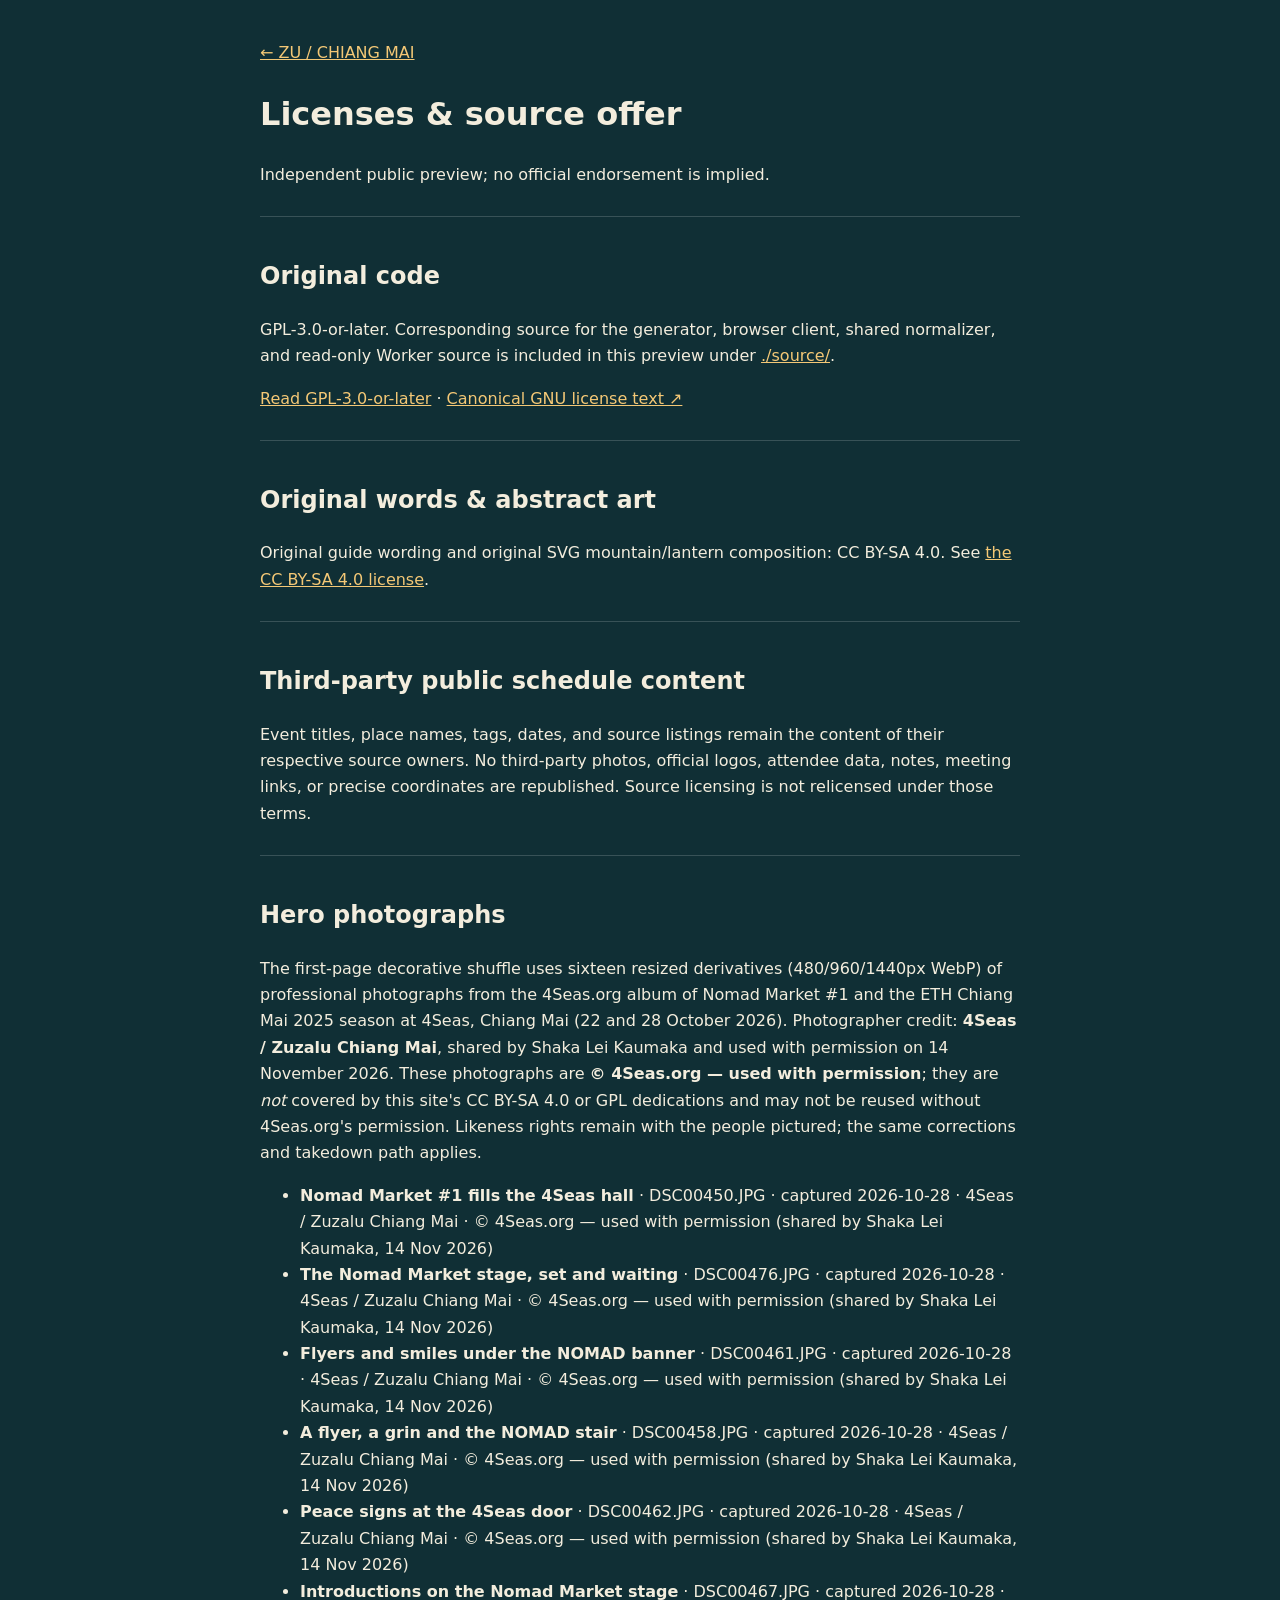
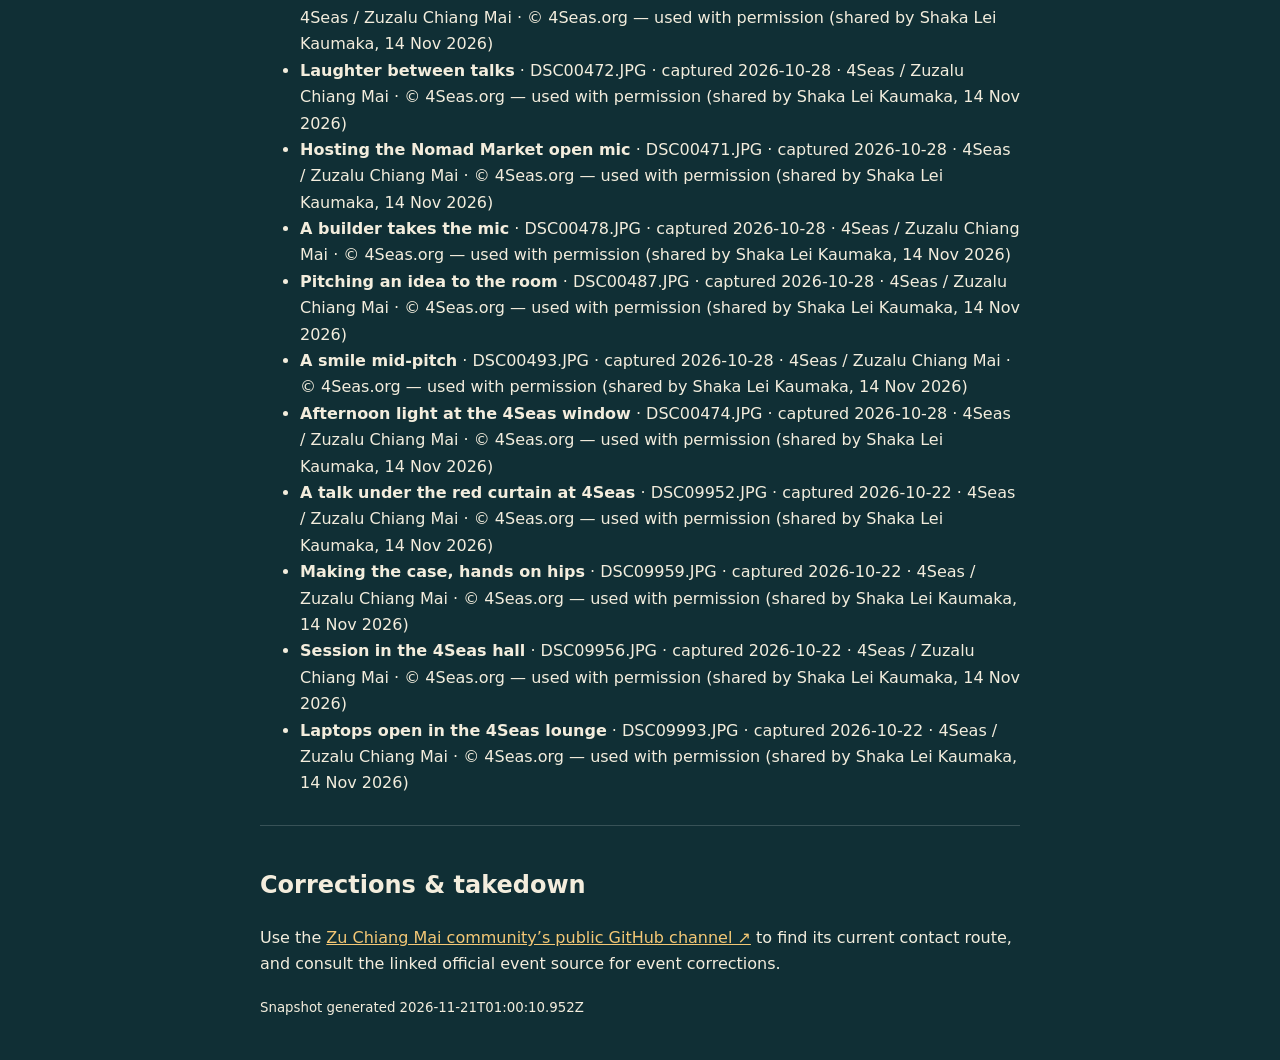
==== commit a2f059df: "agenda refresh 2026-11-21: 278 listings (+24 −6 ~2, builder changed)" ====
--- a/public/licenses/index.html
+++ b/public/licenses/index.html
@@ -1 +1 @@
-<!doctype html><html lang="en"><head><meta charset="utf-8"><meta name="viewport" content="width=device-width,initial-scale=1"><meta name="robots" content="noindex"><title>Licenses & source — ZU / CHIANG MAI</title><style>body{max-width:760px;margin:40px auto;padding:0 20px;background:#102f35;color:#f3eddd;font:16px/1.65 system-ui}a{color:#f4c876}code{background:#ffffff12;padding:2px 5px}section{border-top:1px solid #ffffff2b;margin-top:28px;padding-top:20px}</style></head><body><a href="../">← ZU / CHIANG MAI</a><h1>Licenses &amp; source offer</h1><p>Independent public preview; no official endorsement is implied.</p><section><h2>Original code</h2><p>GPL-3.0-or-later. Corresponding source for the generator, browser client, shared normalizer, and read-only Worker source is included in this preview under <a href="../source/">./source/</a>.</p><p><a href="../source/LICENSE">Read GPL-3.0-or-later</a> · <a href="https://www.gnu.org/licenses/gpl-3.0.html" rel="noopener">Canonical GNU license text ↗</a></p></section><section><h2>Original words &amp; abstract art</h2><p>Original guide wording and original SVG mountain/lantern composition: CC BY-SA 4.0. See <a href="../source/LICENSE-CONTENT">the CC BY-SA 4.0 license</a>.</p></section><section><h2>Third-party public schedule content</h2><p>Event titles, place names, tags, dates, and source listings remain the content of their respective source owners. No third-party photos, official logos, attendee data, notes, meeting links, or precise coordinates are republished. Source licensing is not relicensed under those terms.</p></section><section id="photo-sources"><h2>Hero photographs</h2><p>The first-page decorative shuffle uses sixteen resized derivatives (480/960/1440px WebP) of professional photographs from the 4Seas.org album of Nomad Market #1 and the ETH Chiang Mai 2025 season at 4Seas, Chiang Mai (22 and 28 October 2026). Photographer credit: <strong>4Seas / Zuzalu Chiang Mai</strong>, shared by Shaka Lei Kaumaka and used with permission on 14 November 2026. These photographs are <strong>© 4Seas.org — used with permission</strong>; they are <em>not</em> covered by this site's CC BY-SA 4.0 or GPL dedications and may not be reused without 4Seas.org's permission. Likeness rights remain with the people pictured; the same corrections and takedown path applies.</p><ul><li><strong>Nomad Market #1 fills the 4Seas hall</strong> · DSC00450.JPG · captured 2026-10-28 · 4Seas / Zuzalu Chiang Mai · © 4Seas.org — used with permission (shared by Shaka Lei Kaumaka, 14 Nov 2026)</li><li><strong>The Nomad Market stage, set and waiting</strong> · DSC00476.JPG · captured 2026-10-28 · 4Seas / Zuzalu Chiang Mai · © 4Seas.org — used with permission (shared by Shaka Lei Kaumaka, 14 Nov 2026)</li><li><strong>Flyers and smiles under the NOMAD banner</strong> · DSC00461.JPG · captured 2026-10-28 · 4Seas / Zuzalu Chiang Mai · © 4Seas.org — used with permission (shared by Shaka Lei Kaumaka, 14 Nov 2026)</li><li><strong>A flyer, a grin and the NOMAD stair</strong> · DSC00458.JPG · captured 2026-10-28 · 4Seas / Zuzalu Chiang Mai · © 4Seas.org — used with permission (shared by Shaka Lei Kaumaka, 14 Nov 2026)</li><li><strong>Peace signs at the 4Seas door</strong> · DSC00462.JPG · captured 2026-10-28 · 4Seas / Zuzalu Chiang Mai · © 4Seas.org — used with permission (shared by Shaka Lei Kaumaka, 14 Nov 2026)</li><li><strong>Introductions on the Nomad Market stage</strong> · DSC00467.JPG · captured 2026-10-28 · 4Seas / Zuzalu Chiang Mai · © 4Seas.org — used with permission (shared by Shaka Lei Kaumaka, 14 Nov 2026)</li><li><strong>Laughter between talks</strong> · DSC00472.JPG · captured 2026-10-28 · 4Seas / Zuzalu Chiang Mai · © 4Seas.org — used with permission (shared by Shaka Lei Kaumaka, 14 Nov 2026)</li><li><strong>Hosting the Nomad Market open mic</strong> · DSC00471.JPG · captured 2026-10-28 · 4Seas / Zuzalu Chiang Mai · © 4Seas.org — used with permission (shared by Shaka Lei Kaumaka, 14 Nov 2026)</li><li><strong>A builder takes the mic</strong> · DSC00478.JPG · captured 2026-10-28 · 4Seas / Zuzalu Chiang Mai · © 4Seas.org — used with permission (shared by Shaka Lei Kaumaka, 14 Nov 2026)</li><li><strong>Pitching an idea to the room</strong> · DSC00487.JPG · captured 2026-10-28 · 4Seas / Zuzalu Chiang Mai · © 4Seas.org — used with permission (shared by Shaka Lei Kaumaka, 14 Nov 2026)</li><li><strong>A smile mid-pitch</strong> · DSC00493.JPG · captured 2026-10-28 · 4Seas / Zuzalu Chiang Mai · © 4Seas.org — used with permission (shared by Shaka Lei Kaumaka, 14 Nov 2026)</li><li><strong>Afternoon light at the 4Seas window</strong> · DSC00474.JPG · captured 2026-10-28 · 4Seas / Zuzalu Chiang Mai · © 4Seas.org — used with permission (shared by Shaka Lei Kaumaka, 14 Nov 2026)</li><li><strong>A talk under the red curtain at 4Seas</strong> · DSC09952.JPG · captured 2026-10-22 · 4Seas / Zuzalu Chiang Mai · © 4Seas.org — used with permission (shared by Shaka Lei Kaumaka, 14 Nov 2026)</li><li><strong>Making the case, hands on hips</strong> · DSC09959.JPG · captured 2026-10-22 · 4Seas / Zuzalu Chiang Mai · © 4Seas.org — used with permission (shared by Shaka Lei Kaumaka, 14 Nov 2026)</li><li><strong>Session in the 4Seas hall</strong> · DSC09956.JPG · captured 2026-10-22 · 4Seas / Zuzalu Chiang Mai · © 4Seas.org — used with permission (shared by Shaka Lei Kaumaka, 14 Nov 2026)</li><li><strong>Laptops open in the 4Seas lounge</strong> · DSC09993.JPG · captured 2026-10-22 · 4Seas / Zuzalu Chiang Mai · © 4Seas.org — used with permission (shared by Shaka Lei Kaumaka, 14 Nov 2026)</li></ul></section><section><h2>Corrections &amp; takedown</h2><p>Use the <a href="https://github.com/zuchiangmai" rel="noopener">Zu Chiang Mai community’s public GitHub channel ↗</a> to find its current contact route, and consult the linked official event source for event corrections.</p></section><p><small>Snapshot generated 2026-11-20T01:00:12.459Z</small></p><script src="https://live.zuchiangmai.app/widget.js" async></script><script src="https://lang.opensourceorchestra.org/lang.js" async></script></body></html>+<!doctype html><html lang="en"><head><meta charset="utf-8"><meta name="viewport" content="width=device-width,initial-scale=1"><meta name="robots" content="noindex"><title>Licenses & source — ZU / CHIANG MAI</title><style>body{max-width:760px;margin:40px auto;padding:0 20px;background:#102f35;color:#f3eddd;font:16px/1.65 system-ui}a{color:#f4c876}code{background:#ffffff12;padding:2px 5px}section{border-top:1px solid #ffffff2b;margin-top:28px;padding-top:20px}</style></head><body><a href="../">← ZU / CHIANG MAI</a><h1>Licenses &amp; source offer</h1><p>Independent public preview; no official endorsement is implied.</p><section><h2>Original code</h2><p>GPL-3.0-or-later. Corresponding source for the generator, browser client, shared normalizer, and read-only Worker source is included in this preview under <a href="../source/">./source/</a>.</p><p><a href="../source/LICENSE">Read GPL-3.0-or-later</a> · <a href="https://www.gnu.org/licenses/gpl-3.0.html" rel="noopener">Canonical GNU license text ↗</a></p></section><section><h2>Original words &amp; abstract art</h2><p>Original guide wording and original SVG mountain/lantern composition: CC BY-SA 4.0. See <a href="../source/LICENSE-CONTENT">the CC BY-SA 4.0 license</a>.</p></section><section><h2>Third-party public schedule content</h2><p>Event titles, place names, tags, dates, and source listings remain the content of their respective source owners. No third-party photos, official logos, attendee data, notes, meeting links, or precise coordinates are republished. Source licensing is not relicensed under those terms.</p></section><section id="photo-sources"><h2>Hero photographs</h2><p>The first-page decorative shuffle uses sixteen resized derivatives (480/960/1440px WebP) of professional photographs from the 4Seas.org album of Nomad Market #1 and the ETH Chiang Mai 2025 season at 4Seas, Chiang Mai (22 and 28 October 2026). Photographer credit: <strong>4Seas / Zuzalu Chiang Mai</strong>, shared by Shaka Lei Kaumaka and used with permission on 14 November 2026. These photographs are <strong>© 4Seas.org — used with permission</strong>; they are <em>not</em> covered by this site's CC BY-SA 4.0 or GPL dedications and may not be reused without 4Seas.org's permission. Likeness rights remain with the people pictured; the same corrections and takedown path applies.</p><ul><li><strong>Nomad Market #1 fills the 4Seas hall</strong> · DSC00450.JPG · captured 2026-10-28 · 4Seas / Zuzalu Chiang Mai · © 4Seas.org — used with permission (shared by Shaka Lei Kaumaka, 14 Nov 2026)</li><li><strong>The Nomad Market stage, set and waiting</strong> · DSC00476.JPG · captured 2026-10-28 · 4Seas / Zuzalu Chiang Mai · © 4Seas.org — used with permission (shared by Shaka Lei Kaumaka, 14 Nov 2026)</li><li><strong>Flyers and smiles under the NOMAD banner</strong> · DSC00461.JPG · captured 2026-10-28 · 4Seas / Zuzalu Chiang Mai · © 4Seas.org — used with permission (shared by Shaka Lei Kaumaka, 14 Nov 2026)</li><li><strong>A flyer, a grin and the NOMAD stair</strong> · DSC00458.JPG · captured 2026-10-28 · 4Seas / Zuzalu Chiang Mai · © 4Seas.org — used with permission (shared by Shaka Lei Kaumaka, 14 Nov 2026)</li><li><strong>Peace signs at the 4Seas door</strong> · DSC00462.JPG · captured 2026-10-28 · 4Seas / Zuzalu Chiang Mai · © 4Seas.org — used with permission (shared by Shaka Lei Kaumaka, 14 Nov 2026)</li><li><strong>Introductions on the Nomad Market stage</strong> · DSC00467.JPG · captured 2026-10-28 · 4Seas / Zuzalu Chiang Mai · © 4Seas.org — used with permission (shared by Shaka Lei Kaumaka, 14 Nov 2026)</li><li><strong>Laughter between talks</strong> · DSC00472.JPG · captured 2026-10-28 · 4Seas / Zuzalu Chiang Mai · © 4Seas.org — used with permission (shared by Shaka Lei Kaumaka, 14 Nov 2026)</li><li><strong>Hosting the Nomad Market open mic</strong> · DSC00471.JPG · captured 2026-10-28 · 4Seas / Zuzalu Chiang Mai · © 4Seas.org — used with permission (shared by Shaka Lei Kaumaka, 14 Nov 2026)</li><li><strong>A builder takes the mic</strong> · DSC00478.JPG · captured 2026-10-28 · 4Seas / Zuzalu Chiang Mai · © 4Seas.org — used with permission (shared by Shaka Lei Kaumaka, 14 Nov 2026)</li><li><strong>Pitching an idea to the room</strong> · DSC00487.JPG · captured 2026-10-28 · 4Seas / Zuzalu Chiang Mai · © 4Seas.org — used with permission (shared by Shaka Lei Kaumaka, 14 Nov 2026)</li><li><strong>A smile mid-pitch</strong> · DSC00493.JPG · captured 2026-10-28 · 4Seas / Zuzalu Chiang Mai · © 4Seas.org — used with permission (shared by Shaka Lei Kaumaka, 14 Nov 2026)</li><li><strong>Afternoon light at the 4Seas window</strong> · DSC00474.JPG · captured 2026-10-28 · 4Seas / Zuzalu Chiang Mai · © 4Seas.org — used with permission (shared by Shaka Lei Kaumaka, 14 Nov 2026)</li><li><strong>A talk under the red curtain at 4Seas</strong> · DSC09952.JPG · captured 2026-10-22 · 4Seas / Zuzalu Chiang Mai · © 4Seas.org — used with permission (shared by Shaka Lei Kaumaka, 14 Nov 2026)</li><li><strong>Making the case, hands on hips</strong> · DSC09959.JPG · captured 2026-10-22 · 4Seas / Zuzalu Chiang Mai · © 4Seas.org — used with permission (shared by Shaka Lei Kaumaka, 14 Nov 2026)</li><li><strong>Session in the 4Seas hall</strong> · DSC09956.JPG · captured 2026-10-22 · 4Seas / Zuzalu Chiang Mai · © 4Seas.org — used with permission (shared by Shaka Lei Kaumaka, 14 Nov 2026)</li><li><strong>Laptops open in the 4Seas lounge</strong> · DSC09993.JPG · captured 2026-10-22 · 4Seas / Zuzalu Chiang Mai · © 4Seas.org — used with permission (shared by Shaka Lei Kaumaka, 14 Nov 2026)</li></ul></section><section><h2>Corrections &amp; takedown</h2><p>Use the <a href="https://github.com/zuchiangmai" rel="noopener">Zu Chiang Mai community’s public GitHub channel ↗</a> to find its current contact route, and consult the linked official event source for event corrections.</p></section><p><small>Snapshot generated 2026-11-21T01:00:10.952Z</small></p><script src="https://live.zuchiangmai.app/widget.js" async></script><script src="https://lang.opensourceorchestra.org/lang.js" async></script></body></html>
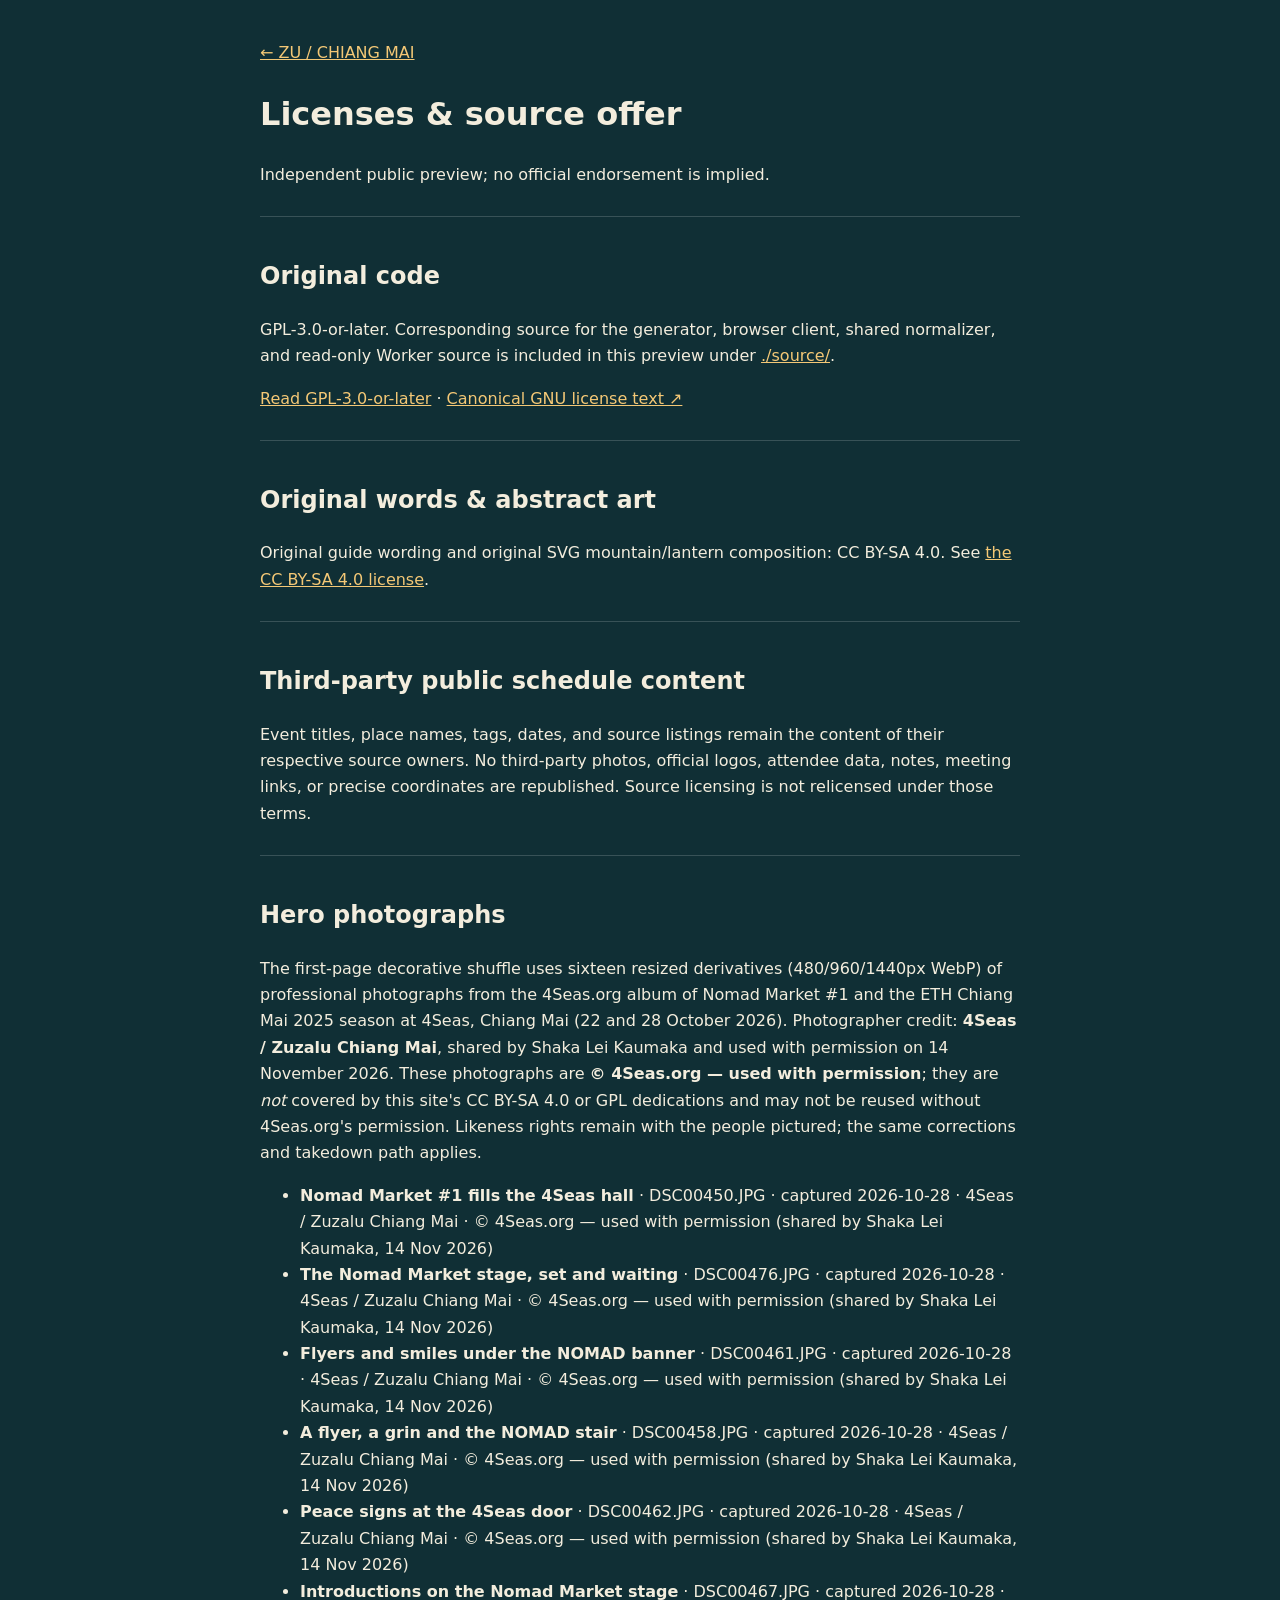
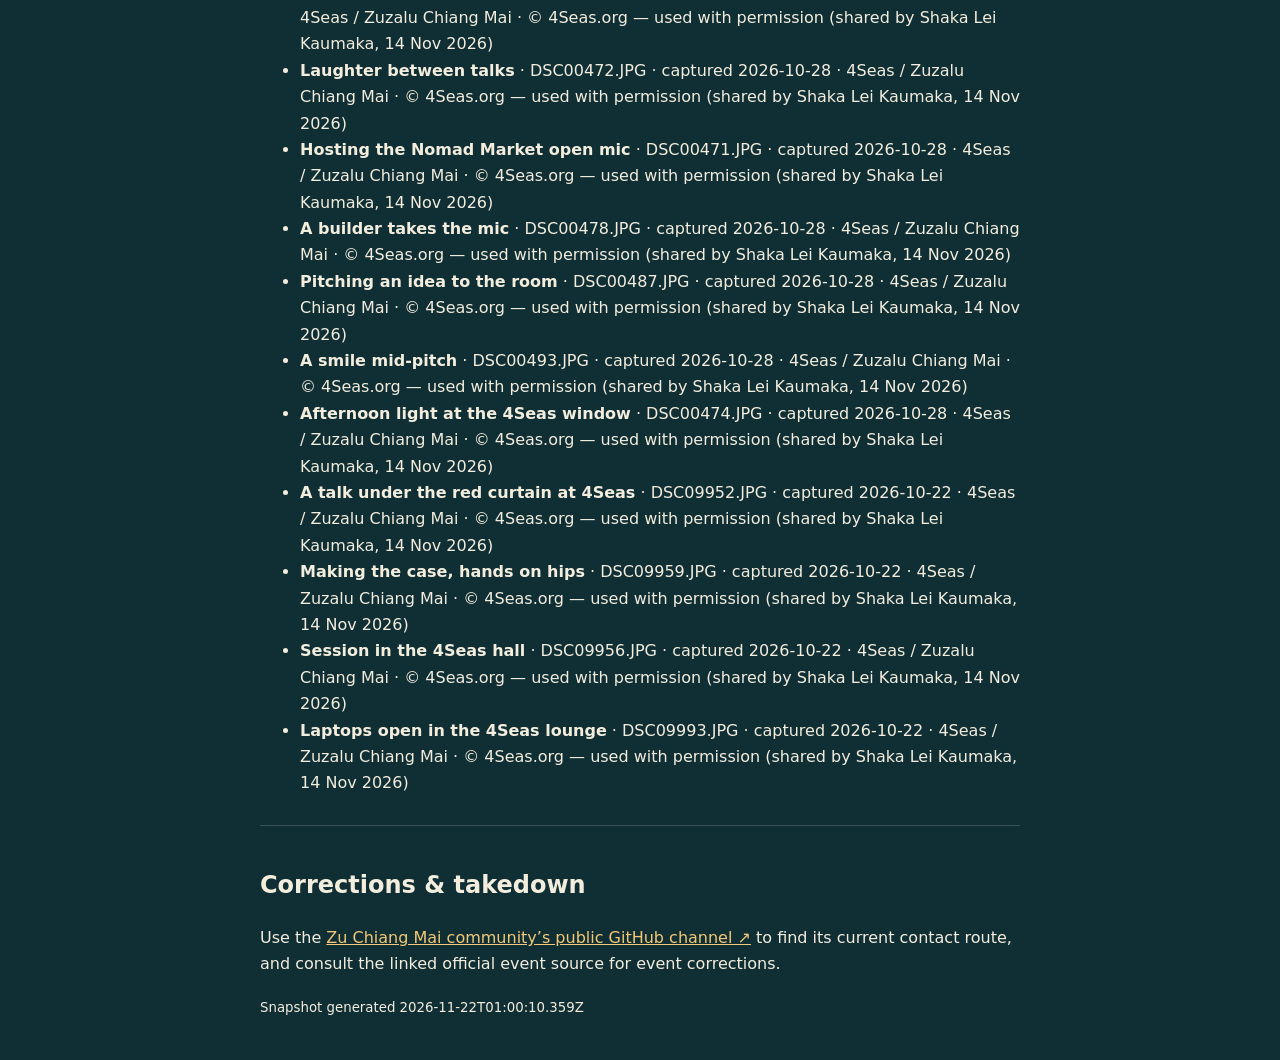
==== commit 0a353fa4: "agenda refresh 2026-11-22: 276 listings (+1 −3 ~0)" ====
--- a/public/licenses/index.html
+++ b/public/licenses/index.html
@@ -1 +1 @@
-<!doctype html><html lang="en"><head><meta charset="utf-8"><meta name="viewport" content="width=device-width,initial-scale=1"><meta name="robots" content="noindex"><title>Licenses & source — ZU / CHIANG MAI</title><style>body{max-width:760px;margin:40px auto;padding:0 20px;background:#102f35;color:#f3eddd;font:16px/1.65 system-ui}a{color:#f4c876}code{background:#ffffff12;padding:2px 5px}section{border-top:1px solid #ffffff2b;margin-top:28px;padding-top:20px}</style></head><body><a href="../">← ZU / CHIANG MAI</a><h1>Licenses &amp; source offer</h1><p>Independent public preview; no official endorsement is implied.</p><section><h2>Original code</h2><p>GPL-3.0-or-later. Corresponding source for the generator, browser client, shared normalizer, and read-only Worker source is included in this preview under <a href="../source/">./source/</a>.</p><p><a href="../source/LICENSE">Read GPL-3.0-or-later</a> · <a href="https://www.gnu.org/licenses/gpl-3.0.html" rel="noopener">Canonical GNU license text ↗</a></p></section><section><h2>Original words &amp; abstract art</h2><p>Original guide wording and original SVG mountain/lantern composition: CC BY-SA 4.0. See <a href="../source/LICENSE-CONTENT">the CC BY-SA 4.0 license</a>.</p></section><section><h2>Third-party public schedule content</h2><p>Event titles, place names, tags, dates, and source listings remain the content of their respective source owners. No third-party photos, official logos, attendee data, notes, meeting links, or precise coordinates are republished. Source licensing is not relicensed under those terms.</p></section><section id="photo-sources"><h2>Hero photographs</h2><p>The first-page decorative shuffle uses sixteen resized derivatives (480/960/1440px WebP) of professional photographs from the 4Seas.org album of Nomad Market #1 and the ETH Chiang Mai 2025 season at 4Seas, Chiang Mai (22 and 28 October 2026). Photographer credit: <strong>4Seas / Zuzalu Chiang Mai</strong>, shared by Shaka Lei Kaumaka and used with permission on 14 November 2026. These photographs are <strong>© 4Seas.org — used with permission</strong>; they are <em>not</em> covered by this site's CC BY-SA 4.0 or GPL dedications and may not be reused without 4Seas.org's permission. Likeness rights remain with the people pictured; the same corrections and takedown path applies.</p><ul><li><strong>Nomad Market #1 fills the 4Seas hall</strong> · DSC00450.JPG · captured 2026-10-28 · 4Seas / Zuzalu Chiang Mai · © 4Seas.org — used with permission (shared by Shaka Lei Kaumaka, 14 Nov 2026)</li><li><strong>The Nomad Market stage, set and waiting</strong> · DSC00476.JPG · captured 2026-10-28 · 4Seas / Zuzalu Chiang Mai · © 4Seas.org — used with permission (shared by Shaka Lei Kaumaka, 14 Nov 2026)</li><li><strong>Flyers and smiles under the NOMAD banner</strong> · DSC00461.JPG · captured 2026-10-28 · 4Seas / Zuzalu Chiang Mai · © 4Seas.org — used with permission (shared by Shaka Lei Kaumaka, 14 Nov 2026)</li><li><strong>A flyer, a grin and the NOMAD stair</strong> · DSC00458.JPG · captured 2026-10-28 · 4Seas / Zuzalu Chiang Mai · © 4Seas.org — used with permission (shared by Shaka Lei Kaumaka, 14 Nov 2026)</li><li><strong>Peace signs at the 4Seas door</strong> · DSC00462.JPG · captured 2026-10-28 · 4Seas / Zuzalu Chiang Mai · © 4Seas.org — used with permission (shared by Shaka Lei Kaumaka, 14 Nov 2026)</li><li><strong>Introductions on the Nomad Market stage</strong> · DSC00467.JPG · captured 2026-10-28 · 4Seas / Zuzalu Chiang Mai · © 4Seas.org — used with permission (shared by Shaka Lei Kaumaka, 14 Nov 2026)</li><li><strong>Laughter between talks</strong> · DSC00472.JPG · captured 2026-10-28 · 4Seas / Zuzalu Chiang Mai · © 4Seas.org — used with permission (shared by Shaka Lei Kaumaka, 14 Nov 2026)</li><li><strong>Hosting the Nomad Market open mic</strong> · DSC00471.JPG · captured 2026-10-28 · 4Seas / Zuzalu Chiang Mai · © 4Seas.org — used with permission (shared by Shaka Lei Kaumaka, 14 Nov 2026)</li><li><strong>A builder takes the mic</strong> · DSC00478.JPG · captured 2026-10-28 · 4Seas / Zuzalu Chiang Mai · © 4Seas.org — used with permission (shared by Shaka Lei Kaumaka, 14 Nov 2026)</li><li><strong>Pitching an idea to the room</strong> · DSC00487.JPG · captured 2026-10-28 · 4Seas / Zuzalu Chiang Mai · © 4Seas.org — used with permission (shared by Shaka Lei Kaumaka, 14 Nov 2026)</li><li><strong>A smile mid-pitch</strong> · DSC00493.JPG · captured 2026-10-28 · 4Seas / Zuzalu Chiang Mai · © 4Seas.org — used with permission (shared by Shaka Lei Kaumaka, 14 Nov 2026)</li><li><strong>Afternoon light at the 4Seas window</strong> · DSC00474.JPG · captured 2026-10-28 · 4Seas / Zuzalu Chiang Mai · © 4Seas.org — used with permission (shared by Shaka Lei Kaumaka, 14 Nov 2026)</li><li><strong>A talk under the red curtain at 4Seas</strong> · DSC09952.JPG · captured 2026-10-22 · 4Seas / Zuzalu Chiang Mai · © 4Seas.org — used with permission (shared by Shaka Lei Kaumaka, 14 Nov 2026)</li><li><strong>Making the case, hands on hips</strong> · DSC09959.JPG · captured 2026-10-22 · 4Seas / Zuzalu Chiang Mai · © 4Seas.org — used with permission (shared by Shaka Lei Kaumaka, 14 Nov 2026)</li><li><strong>Session in the 4Seas hall</strong> · DSC09956.JPG · captured 2026-10-22 · 4Seas / Zuzalu Chiang Mai · © 4Seas.org — used with permission (shared by Shaka Lei Kaumaka, 14 Nov 2026)</li><li><strong>Laptops open in the 4Seas lounge</strong> · DSC09993.JPG · captured 2026-10-22 · 4Seas / Zuzalu Chiang Mai · © 4Seas.org — used with permission (shared by Shaka Lei Kaumaka, 14 Nov 2026)</li></ul></section><section><h2>Corrections &amp; takedown</h2><p>Use the <a href="https://github.com/zuchiangmai" rel="noopener">Zu Chiang Mai community’s public GitHub channel ↗</a> to find its current contact route, and consult the linked official event source for event corrections.</p></section><p><small>Snapshot generated 2026-11-21T01:00:10.952Z</small></p><script src="https://live.zuchiangmai.app/widget.js" async></script><script src="https://lang.opensourceorchestra.org/lang.js" async></script></body></html>+<!doctype html><html lang="en"><head><meta charset="utf-8"><meta name="viewport" content="width=device-width,initial-scale=1"><meta name="robots" content="noindex"><title>Licenses & source — ZU / CHIANG MAI</title><style>body{max-width:760px;margin:40px auto;padding:0 20px;background:#102f35;color:#f3eddd;font:16px/1.65 system-ui}a{color:#f4c876}code{background:#ffffff12;padding:2px 5px}section{border-top:1px solid #ffffff2b;margin-top:28px;padding-top:20px}</style></head><body><a href="../">← ZU / CHIANG MAI</a><h1>Licenses &amp; source offer</h1><p>Independent public preview; no official endorsement is implied.</p><section><h2>Original code</h2><p>GPL-3.0-or-later. Corresponding source for the generator, browser client, shared normalizer, and read-only Worker source is included in this preview under <a href="../source/">./source/</a>.</p><p><a href="../source/LICENSE">Read GPL-3.0-or-later</a> · <a href="https://www.gnu.org/licenses/gpl-3.0.html" rel="noopener">Canonical GNU license text ↗</a></p></section><section><h2>Original words &amp; abstract art</h2><p>Original guide wording and original SVG mountain/lantern composition: CC BY-SA 4.0. See <a href="../source/LICENSE-CONTENT">the CC BY-SA 4.0 license</a>.</p></section><section><h2>Third-party public schedule content</h2><p>Event titles, place names, tags, dates, and source listings remain the content of their respective source owners. No third-party photos, official logos, attendee data, notes, meeting links, or precise coordinates are republished. Source licensing is not relicensed under those terms.</p></section><section id="photo-sources"><h2>Hero photographs</h2><p>The first-page decorative shuffle uses sixteen resized derivatives (480/960/1440px WebP) of professional photographs from the 4Seas.org album of Nomad Market #1 and the ETH Chiang Mai 2025 season at 4Seas, Chiang Mai (22 and 28 October 2026). Photographer credit: <strong>4Seas / Zuzalu Chiang Mai</strong>, shared by Shaka Lei Kaumaka and used with permission on 14 November 2026. These photographs are <strong>© 4Seas.org — used with permission</strong>; they are <em>not</em> covered by this site's CC BY-SA 4.0 or GPL dedications and may not be reused without 4Seas.org's permission. Likeness rights remain with the people pictured; the same corrections and takedown path applies.</p><ul><li><strong>Nomad Market #1 fills the 4Seas hall</strong> · DSC00450.JPG · captured 2026-10-28 · 4Seas / Zuzalu Chiang Mai · © 4Seas.org — used with permission (shared by Shaka Lei Kaumaka, 14 Nov 2026)</li><li><strong>The Nomad Market stage, set and waiting</strong> · DSC00476.JPG · captured 2026-10-28 · 4Seas / Zuzalu Chiang Mai · © 4Seas.org — used with permission (shared by Shaka Lei Kaumaka, 14 Nov 2026)</li><li><strong>Flyers and smiles under the NOMAD banner</strong> · DSC00461.JPG · captured 2026-10-28 · 4Seas / Zuzalu Chiang Mai · © 4Seas.org — used with permission (shared by Shaka Lei Kaumaka, 14 Nov 2026)</li><li><strong>A flyer, a grin and the NOMAD stair</strong> · DSC00458.JPG · captured 2026-10-28 · 4Seas / Zuzalu Chiang Mai · © 4Seas.org — used with permission (shared by Shaka Lei Kaumaka, 14 Nov 2026)</li><li><strong>Peace signs at the 4Seas door</strong> · DSC00462.JPG · captured 2026-10-28 · 4Seas / Zuzalu Chiang Mai · © 4Seas.org — used with permission (shared by Shaka Lei Kaumaka, 14 Nov 2026)</li><li><strong>Introductions on the Nomad Market stage</strong> · DSC00467.JPG · captured 2026-10-28 · 4Seas / Zuzalu Chiang Mai · © 4Seas.org — used with permission (shared by Shaka Lei Kaumaka, 14 Nov 2026)</li><li><strong>Laughter between talks</strong> · DSC00472.JPG · captured 2026-10-28 · 4Seas / Zuzalu Chiang Mai · © 4Seas.org — used with permission (shared by Shaka Lei Kaumaka, 14 Nov 2026)</li><li><strong>Hosting the Nomad Market open mic</strong> · DSC00471.JPG · captured 2026-10-28 · 4Seas / Zuzalu Chiang Mai · © 4Seas.org — used with permission (shared by Shaka Lei Kaumaka, 14 Nov 2026)</li><li><strong>A builder takes the mic</strong> · DSC00478.JPG · captured 2026-10-28 · 4Seas / Zuzalu Chiang Mai · © 4Seas.org — used with permission (shared by Shaka Lei Kaumaka, 14 Nov 2026)</li><li><strong>Pitching an idea to the room</strong> · DSC00487.JPG · captured 2026-10-28 · 4Seas / Zuzalu Chiang Mai · © 4Seas.org — used with permission (shared by Shaka Lei Kaumaka, 14 Nov 2026)</li><li><strong>A smile mid-pitch</strong> · DSC00493.JPG · captured 2026-10-28 · 4Seas / Zuzalu Chiang Mai · © 4Seas.org — used with permission (shared by Shaka Lei Kaumaka, 14 Nov 2026)</li><li><strong>Afternoon light at the 4Seas window</strong> · DSC00474.JPG · captured 2026-10-28 · 4Seas / Zuzalu Chiang Mai · © 4Seas.org — used with permission (shared by Shaka Lei Kaumaka, 14 Nov 2026)</li><li><strong>A talk under the red curtain at 4Seas</strong> · DSC09952.JPG · captured 2026-10-22 · 4Seas / Zuzalu Chiang Mai · © 4Seas.org — used with permission (shared by Shaka Lei Kaumaka, 14 Nov 2026)</li><li><strong>Making the case, hands on hips</strong> · DSC09959.JPG · captured 2026-10-22 · 4Seas / Zuzalu Chiang Mai · © 4Seas.org — used with permission (shared by Shaka Lei Kaumaka, 14 Nov 2026)</li><li><strong>Session in the 4Seas hall</strong> · DSC09956.JPG · captured 2026-10-22 · 4Seas / Zuzalu Chiang Mai · © 4Seas.org — used with permission (shared by Shaka Lei Kaumaka, 14 Nov 2026)</li><li><strong>Laptops open in the 4Seas lounge</strong> · DSC09993.JPG · captured 2026-10-22 · 4Seas / Zuzalu Chiang Mai · © 4Seas.org — used with permission (shared by Shaka Lei Kaumaka, 14 Nov 2026)</li></ul></section><section><h2>Corrections &amp; takedown</h2><p>Use the <a href="https://github.com/zuchiangmai" rel="noopener">Zu Chiang Mai community’s public GitHub channel ↗</a> to find its current contact route, and consult the linked official event source for event corrections.</p></section><p><small>Snapshot generated 2026-11-22T01:00:10.359Z</small></p><script src="https://live.zuchiangmai.app/widget.js" async></script><script src="https://lang.opensourceorchestra.org/lang.js" async></script></body></html>
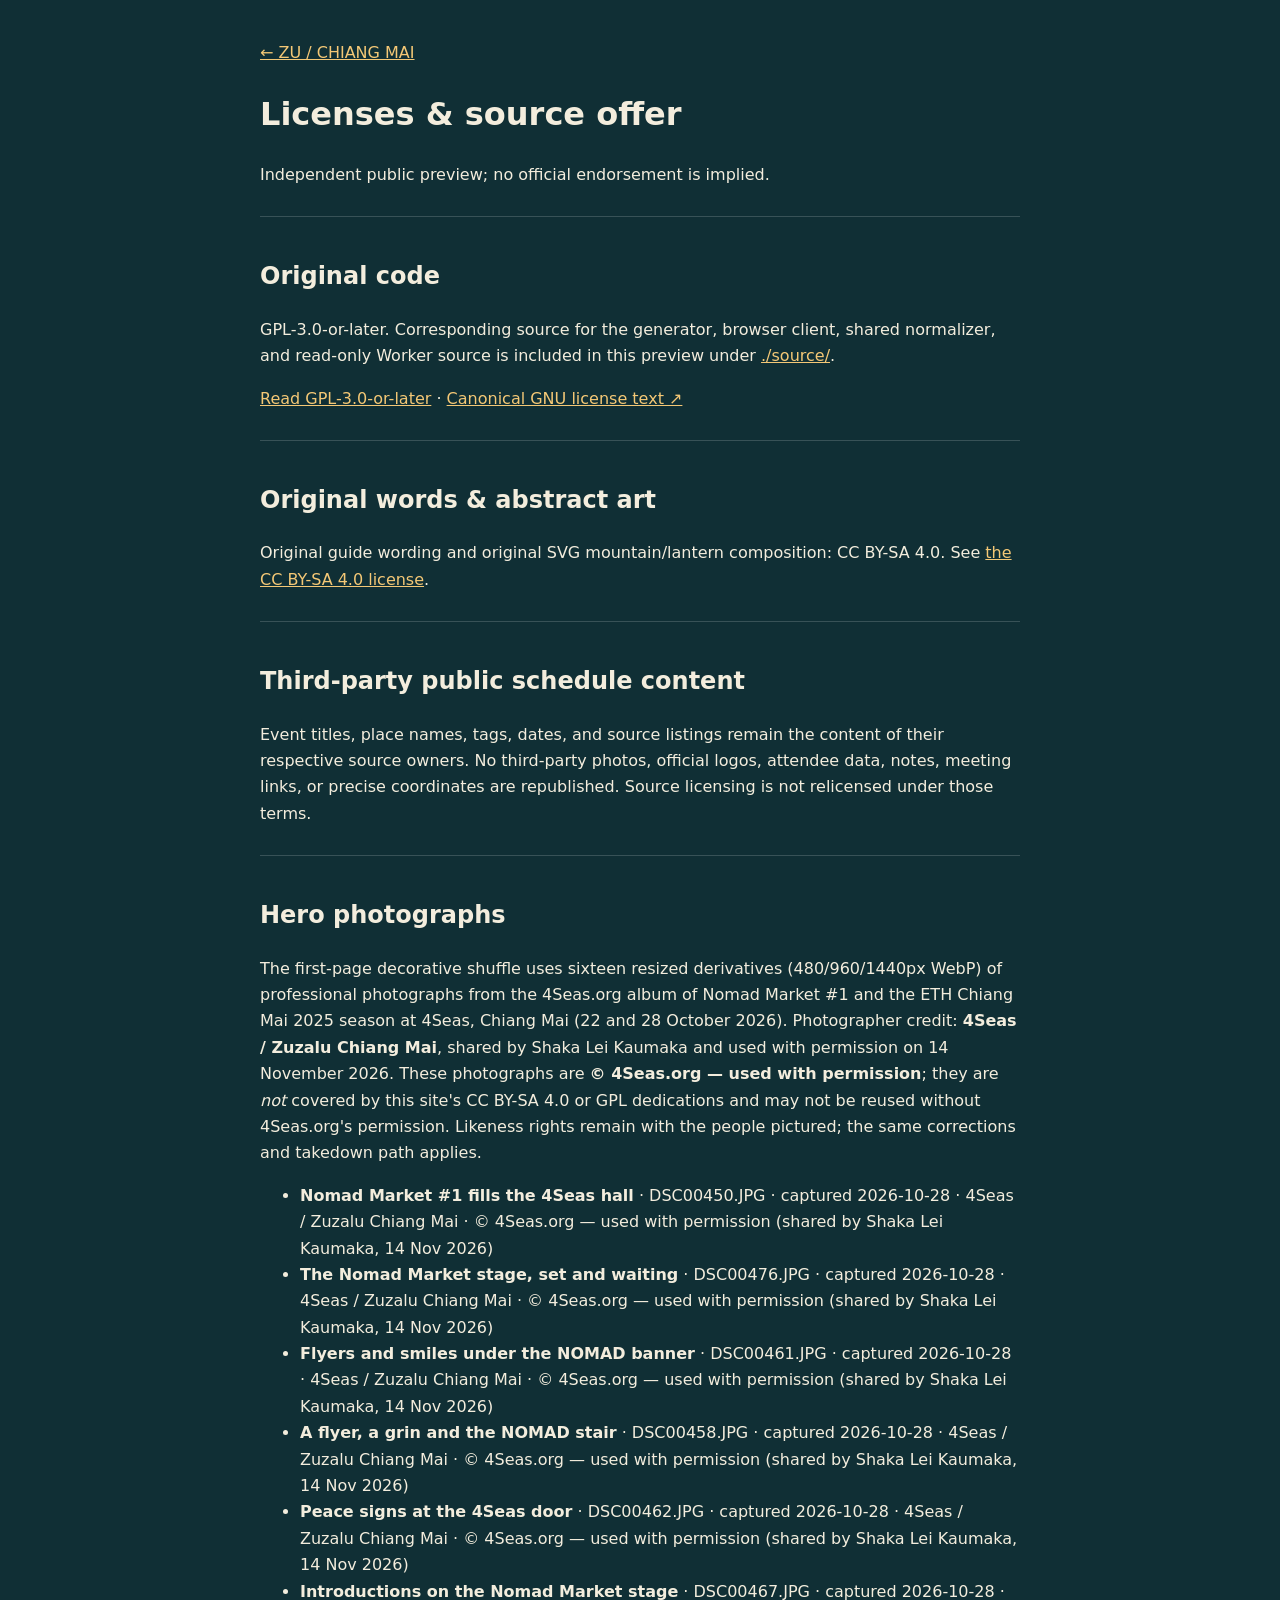
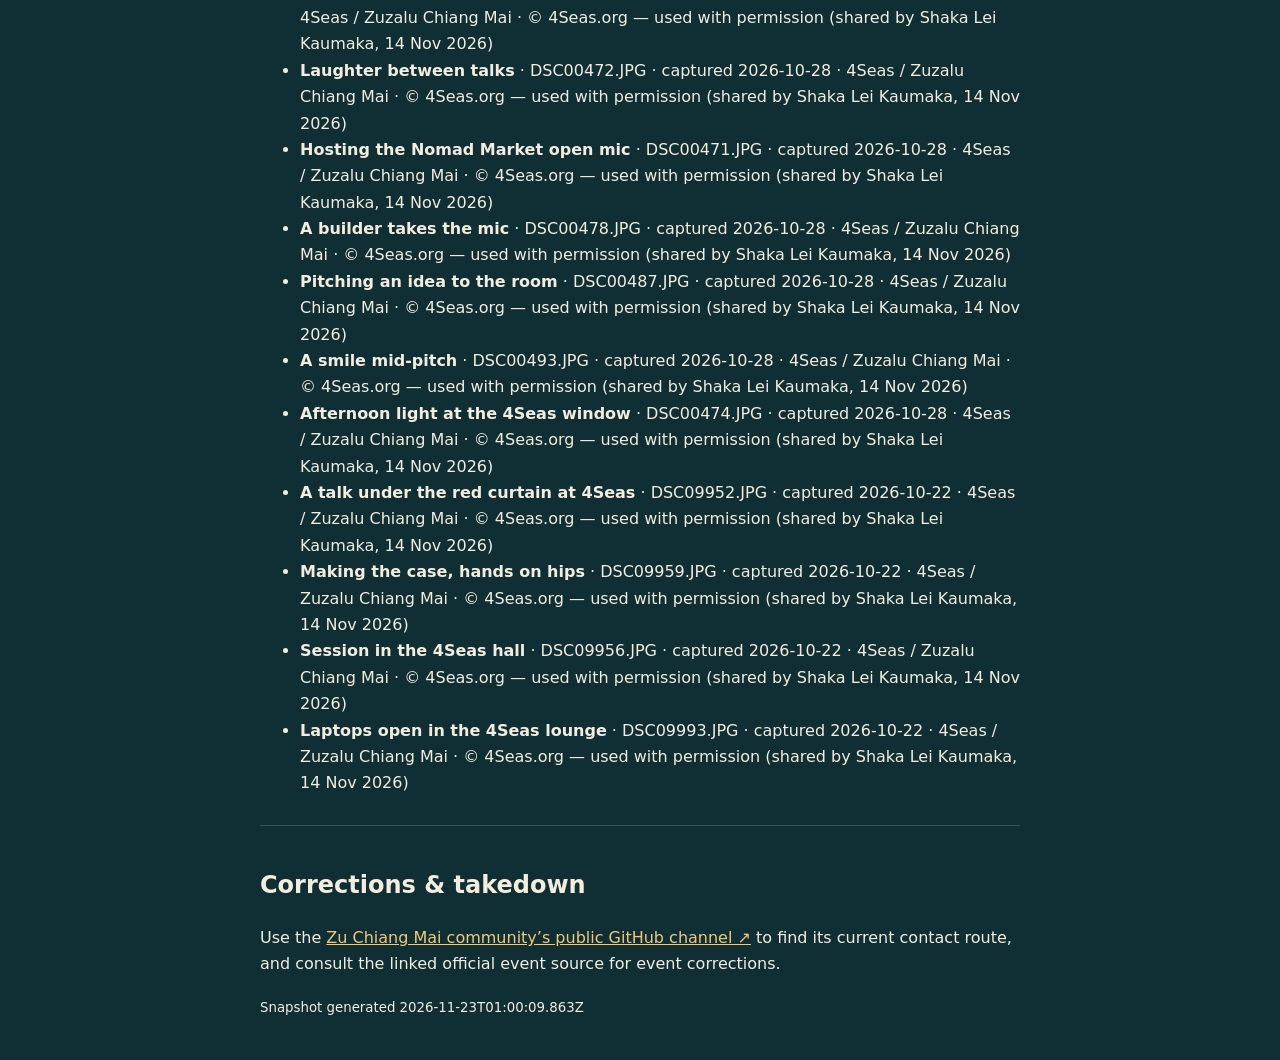
==== commit 4ec6630a: "agenda refresh 2026-11-23: 274 listings (+0 −2 ~7)" ====
--- a/public/licenses/index.html
+++ b/public/licenses/index.html
@@ -1 +1 @@
-<!doctype html><html lang="en"><head><meta charset="utf-8"><meta name="viewport" content="width=device-width,initial-scale=1"><meta name="robots" content="noindex"><title>Licenses & source — ZU / CHIANG MAI</title><style>body{max-width:760px;margin:40px auto;padding:0 20px;background:#102f35;color:#f3eddd;font:16px/1.65 system-ui}a{color:#f4c876}code{background:#ffffff12;padding:2px 5px}section{border-top:1px solid #ffffff2b;margin-top:28px;padding-top:20px}</style></head><body><a href="../">← ZU / CHIANG MAI</a><h1>Licenses &amp; source offer</h1><p>Independent public preview; no official endorsement is implied.</p><section><h2>Original code</h2><p>GPL-3.0-or-later. Corresponding source for the generator, browser client, shared normalizer, and read-only Worker source is included in this preview under <a href="../source/">./source/</a>.</p><p><a href="../source/LICENSE">Read GPL-3.0-or-later</a> · <a href="https://www.gnu.org/licenses/gpl-3.0.html" rel="noopener">Canonical GNU license text ↗</a></p></section><section><h2>Original words &amp; abstract art</h2><p>Original guide wording and original SVG mountain/lantern composition: CC BY-SA 4.0. See <a href="../source/LICENSE-CONTENT">the CC BY-SA 4.0 license</a>.</p></section><section><h2>Third-party public schedule content</h2><p>Event titles, place names, tags, dates, and source listings remain the content of their respective source owners. No third-party photos, official logos, attendee data, notes, meeting links, or precise coordinates are republished. Source licensing is not relicensed under those terms.</p></section><section id="photo-sources"><h2>Hero photographs</h2><p>The first-page decorative shuffle uses sixteen resized derivatives (480/960/1440px WebP) of professional photographs from the 4Seas.org album of Nomad Market #1 and the ETH Chiang Mai 2025 season at 4Seas, Chiang Mai (22 and 28 October 2026). Photographer credit: <strong>4Seas / Zuzalu Chiang Mai</strong>, shared by Shaka Lei Kaumaka and used with permission on 14 November 2026. These photographs are <strong>© 4Seas.org — used with permission</strong>; they are <em>not</em> covered by this site's CC BY-SA 4.0 or GPL dedications and may not be reused without 4Seas.org's permission. Likeness rights remain with the people pictured; the same corrections and takedown path applies.</p><ul><li><strong>Nomad Market #1 fills the 4Seas hall</strong> · DSC00450.JPG · captured 2026-10-28 · 4Seas / Zuzalu Chiang Mai · © 4Seas.org — used with permission (shared by Shaka Lei Kaumaka, 14 Nov 2026)</li><li><strong>The Nomad Market stage, set and waiting</strong> · DSC00476.JPG · captured 2026-10-28 · 4Seas / Zuzalu Chiang Mai · © 4Seas.org — used with permission (shared by Shaka Lei Kaumaka, 14 Nov 2026)</li><li><strong>Flyers and smiles under the NOMAD banner</strong> · DSC00461.JPG · captured 2026-10-28 · 4Seas / Zuzalu Chiang Mai · © 4Seas.org — used with permission (shared by Shaka Lei Kaumaka, 14 Nov 2026)</li><li><strong>A flyer, a grin and the NOMAD stair</strong> · DSC00458.JPG · captured 2026-10-28 · 4Seas / Zuzalu Chiang Mai · © 4Seas.org — used with permission (shared by Shaka Lei Kaumaka, 14 Nov 2026)</li><li><strong>Peace signs at the 4Seas door</strong> · DSC00462.JPG · captured 2026-10-28 · 4Seas / Zuzalu Chiang Mai · © 4Seas.org — used with permission (shared by Shaka Lei Kaumaka, 14 Nov 2026)</li><li><strong>Introductions on the Nomad Market stage</strong> · DSC00467.JPG · captured 2026-10-28 · 4Seas / Zuzalu Chiang Mai · © 4Seas.org — used with permission (shared by Shaka Lei Kaumaka, 14 Nov 2026)</li><li><strong>Laughter between talks</strong> · DSC00472.JPG · captured 2026-10-28 · 4Seas / Zuzalu Chiang Mai · © 4Seas.org — used with permission (shared by Shaka Lei Kaumaka, 14 Nov 2026)</li><li><strong>Hosting the Nomad Market open mic</strong> · DSC00471.JPG · captured 2026-10-28 · 4Seas / Zuzalu Chiang Mai · © 4Seas.org — used with permission (shared by Shaka Lei Kaumaka, 14 Nov 2026)</li><li><strong>A builder takes the mic</strong> · DSC00478.JPG · captured 2026-10-28 · 4Seas / Zuzalu Chiang Mai · © 4Seas.org — used with permission (shared by Shaka Lei Kaumaka, 14 Nov 2026)</li><li><strong>Pitching an idea to the room</strong> · DSC00487.JPG · captured 2026-10-28 · 4Seas / Zuzalu Chiang Mai · © 4Seas.org — used with permission (shared by Shaka Lei Kaumaka, 14 Nov 2026)</li><li><strong>A smile mid-pitch</strong> · DSC00493.JPG · captured 2026-10-28 · 4Seas / Zuzalu Chiang Mai · © 4Seas.org — used with permission (shared by Shaka Lei Kaumaka, 14 Nov 2026)</li><li><strong>Afternoon light at the 4Seas window</strong> · DSC00474.JPG · captured 2026-10-28 · 4Seas / Zuzalu Chiang Mai · © 4Seas.org — used with permission (shared by Shaka Lei Kaumaka, 14 Nov 2026)</li><li><strong>A talk under the red curtain at 4Seas</strong> · DSC09952.JPG · captured 2026-10-22 · 4Seas / Zuzalu Chiang Mai · © 4Seas.org — used with permission (shared by Shaka Lei Kaumaka, 14 Nov 2026)</li><li><strong>Making the case, hands on hips</strong> · DSC09959.JPG · captured 2026-10-22 · 4Seas / Zuzalu Chiang Mai · © 4Seas.org — used with permission (shared by Shaka Lei Kaumaka, 14 Nov 2026)</li><li><strong>Session in the 4Seas hall</strong> · DSC09956.JPG · captured 2026-10-22 · 4Seas / Zuzalu Chiang Mai · © 4Seas.org — used with permission (shared by Shaka Lei Kaumaka, 14 Nov 2026)</li><li><strong>Laptops open in the 4Seas lounge</strong> · DSC09993.JPG · captured 2026-10-22 · 4Seas / Zuzalu Chiang Mai · © 4Seas.org — used with permission (shared by Shaka Lei Kaumaka, 14 Nov 2026)</li></ul></section><section><h2>Corrections &amp; takedown</h2><p>Use the <a href="https://github.com/zuchiangmai" rel="noopener">Zu Chiang Mai community’s public GitHub channel ↗</a> to find its current contact route, and consult the linked official event source for event corrections.</p></section><p><small>Snapshot generated 2026-11-22T01:00:10.359Z</small></p><script src="https://live.zuchiangmai.app/widget.js" async></script><script src="https://lang.opensourceorchestra.org/lang.js" async></script></body></html>+<!doctype html><html lang="en"><head><meta charset="utf-8"><meta name="viewport" content="width=device-width,initial-scale=1"><meta name="robots" content="noindex"><title>Licenses & source — ZU / CHIANG MAI</title><style>body{max-width:760px;margin:40px auto;padding:0 20px;background:#102f35;color:#f3eddd;font:16px/1.65 system-ui}a{color:#f4c876}code{background:#ffffff12;padding:2px 5px}section{border-top:1px solid #ffffff2b;margin-top:28px;padding-top:20px}</style></head><body><a href="../">← ZU / CHIANG MAI</a><h1>Licenses &amp; source offer</h1><p>Independent public preview; no official endorsement is implied.</p><section><h2>Original code</h2><p>GPL-3.0-or-later. Corresponding source for the generator, browser client, shared normalizer, and read-only Worker source is included in this preview under <a href="../source/">./source/</a>.</p><p><a href="../source/LICENSE">Read GPL-3.0-or-later</a> · <a href="https://www.gnu.org/licenses/gpl-3.0.html" rel="noopener">Canonical GNU license text ↗</a></p></section><section><h2>Original words &amp; abstract art</h2><p>Original guide wording and original SVG mountain/lantern composition: CC BY-SA 4.0. See <a href="../source/LICENSE-CONTENT">the CC BY-SA 4.0 license</a>.</p></section><section><h2>Third-party public schedule content</h2><p>Event titles, place names, tags, dates, and source listings remain the content of their respective source owners. No third-party photos, official logos, attendee data, notes, meeting links, or precise coordinates are republished. Source licensing is not relicensed under those terms.</p></section><section id="photo-sources"><h2>Hero photographs</h2><p>The first-page decorative shuffle uses sixteen resized derivatives (480/960/1440px WebP) of professional photographs from the 4Seas.org album of Nomad Market #1 and the ETH Chiang Mai 2025 season at 4Seas, Chiang Mai (22 and 28 October 2026). Photographer credit: <strong>4Seas / Zuzalu Chiang Mai</strong>, shared by Shaka Lei Kaumaka and used with permission on 14 November 2026. These photographs are <strong>© 4Seas.org — used with permission</strong>; they are <em>not</em> covered by this site's CC BY-SA 4.0 or GPL dedications and may not be reused without 4Seas.org's permission. Likeness rights remain with the people pictured; the same corrections and takedown path applies.</p><ul><li><strong>Nomad Market #1 fills the 4Seas hall</strong> · DSC00450.JPG · captured 2026-10-28 · 4Seas / Zuzalu Chiang Mai · © 4Seas.org — used with permission (shared by Shaka Lei Kaumaka, 14 Nov 2026)</li><li><strong>The Nomad Market stage, set and waiting</strong> · DSC00476.JPG · captured 2026-10-28 · 4Seas / Zuzalu Chiang Mai · © 4Seas.org — used with permission (shared by Shaka Lei Kaumaka, 14 Nov 2026)</li><li><strong>Flyers and smiles under the NOMAD banner</strong> · DSC00461.JPG · captured 2026-10-28 · 4Seas / Zuzalu Chiang Mai · © 4Seas.org — used with permission (shared by Shaka Lei Kaumaka, 14 Nov 2026)</li><li><strong>A flyer, a grin and the NOMAD stair</strong> · DSC00458.JPG · captured 2026-10-28 · 4Seas / Zuzalu Chiang Mai · © 4Seas.org — used with permission (shared by Shaka Lei Kaumaka, 14 Nov 2026)</li><li><strong>Peace signs at the 4Seas door</strong> · DSC00462.JPG · captured 2026-10-28 · 4Seas / Zuzalu Chiang Mai · © 4Seas.org — used with permission (shared by Shaka Lei Kaumaka, 14 Nov 2026)</li><li><strong>Introductions on the Nomad Market stage</strong> · DSC00467.JPG · captured 2026-10-28 · 4Seas / Zuzalu Chiang Mai · © 4Seas.org — used with permission (shared by Shaka Lei Kaumaka, 14 Nov 2026)</li><li><strong>Laughter between talks</strong> · DSC00472.JPG · captured 2026-10-28 · 4Seas / Zuzalu Chiang Mai · © 4Seas.org — used with permission (shared by Shaka Lei Kaumaka, 14 Nov 2026)</li><li><strong>Hosting the Nomad Market open mic</strong> · DSC00471.JPG · captured 2026-10-28 · 4Seas / Zuzalu Chiang Mai · © 4Seas.org — used with permission (shared by Shaka Lei Kaumaka, 14 Nov 2026)</li><li><strong>A builder takes the mic</strong> · DSC00478.JPG · captured 2026-10-28 · 4Seas / Zuzalu Chiang Mai · © 4Seas.org — used with permission (shared by Shaka Lei Kaumaka, 14 Nov 2026)</li><li><strong>Pitching an idea to the room</strong> · DSC00487.JPG · captured 2026-10-28 · 4Seas / Zuzalu Chiang Mai · © 4Seas.org — used with permission (shared by Shaka Lei Kaumaka, 14 Nov 2026)</li><li><strong>A smile mid-pitch</strong> · DSC00493.JPG · captured 2026-10-28 · 4Seas / Zuzalu Chiang Mai · © 4Seas.org — used with permission (shared by Shaka Lei Kaumaka, 14 Nov 2026)</li><li><strong>Afternoon light at the 4Seas window</strong> · DSC00474.JPG · captured 2026-10-28 · 4Seas / Zuzalu Chiang Mai · © 4Seas.org — used with permission (shared by Shaka Lei Kaumaka, 14 Nov 2026)</li><li><strong>A talk under the red curtain at 4Seas</strong> · DSC09952.JPG · captured 2026-10-22 · 4Seas / Zuzalu Chiang Mai · © 4Seas.org — used with permission (shared by Shaka Lei Kaumaka, 14 Nov 2026)</li><li><strong>Making the case, hands on hips</strong> · DSC09959.JPG · captured 2026-10-22 · 4Seas / Zuzalu Chiang Mai · © 4Seas.org — used with permission (shared by Shaka Lei Kaumaka, 14 Nov 2026)</li><li><strong>Session in the 4Seas hall</strong> · DSC09956.JPG · captured 2026-10-22 · 4Seas / Zuzalu Chiang Mai · © 4Seas.org — used with permission (shared by Shaka Lei Kaumaka, 14 Nov 2026)</li><li><strong>Laptops open in the 4Seas lounge</strong> · DSC09993.JPG · captured 2026-10-22 · 4Seas / Zuzalu Chiang Mai · © 4Seas.org — used with permission (shared by Shaka Lei Kaumaka, 14 Nov 2026)</li></ul></section><section><h2>Corrections &amp; takedown</h2><p>Use the <a href="https://github.com/zuchiangmai" rel="noopener">Zu Chiang Mai community’s public GitHub channel ↗</a> to find its current contact route, and consult the linked official event source for event corrections.</p></section><p><small>Snapshot generated 2026-11-23T01:00:09.863Z</small></p><script src="https://live.zuchiangmai.app/widget.js" async></script><script src="https://lang.opensourceorchestra.org/lang.js" async></script></body></html>
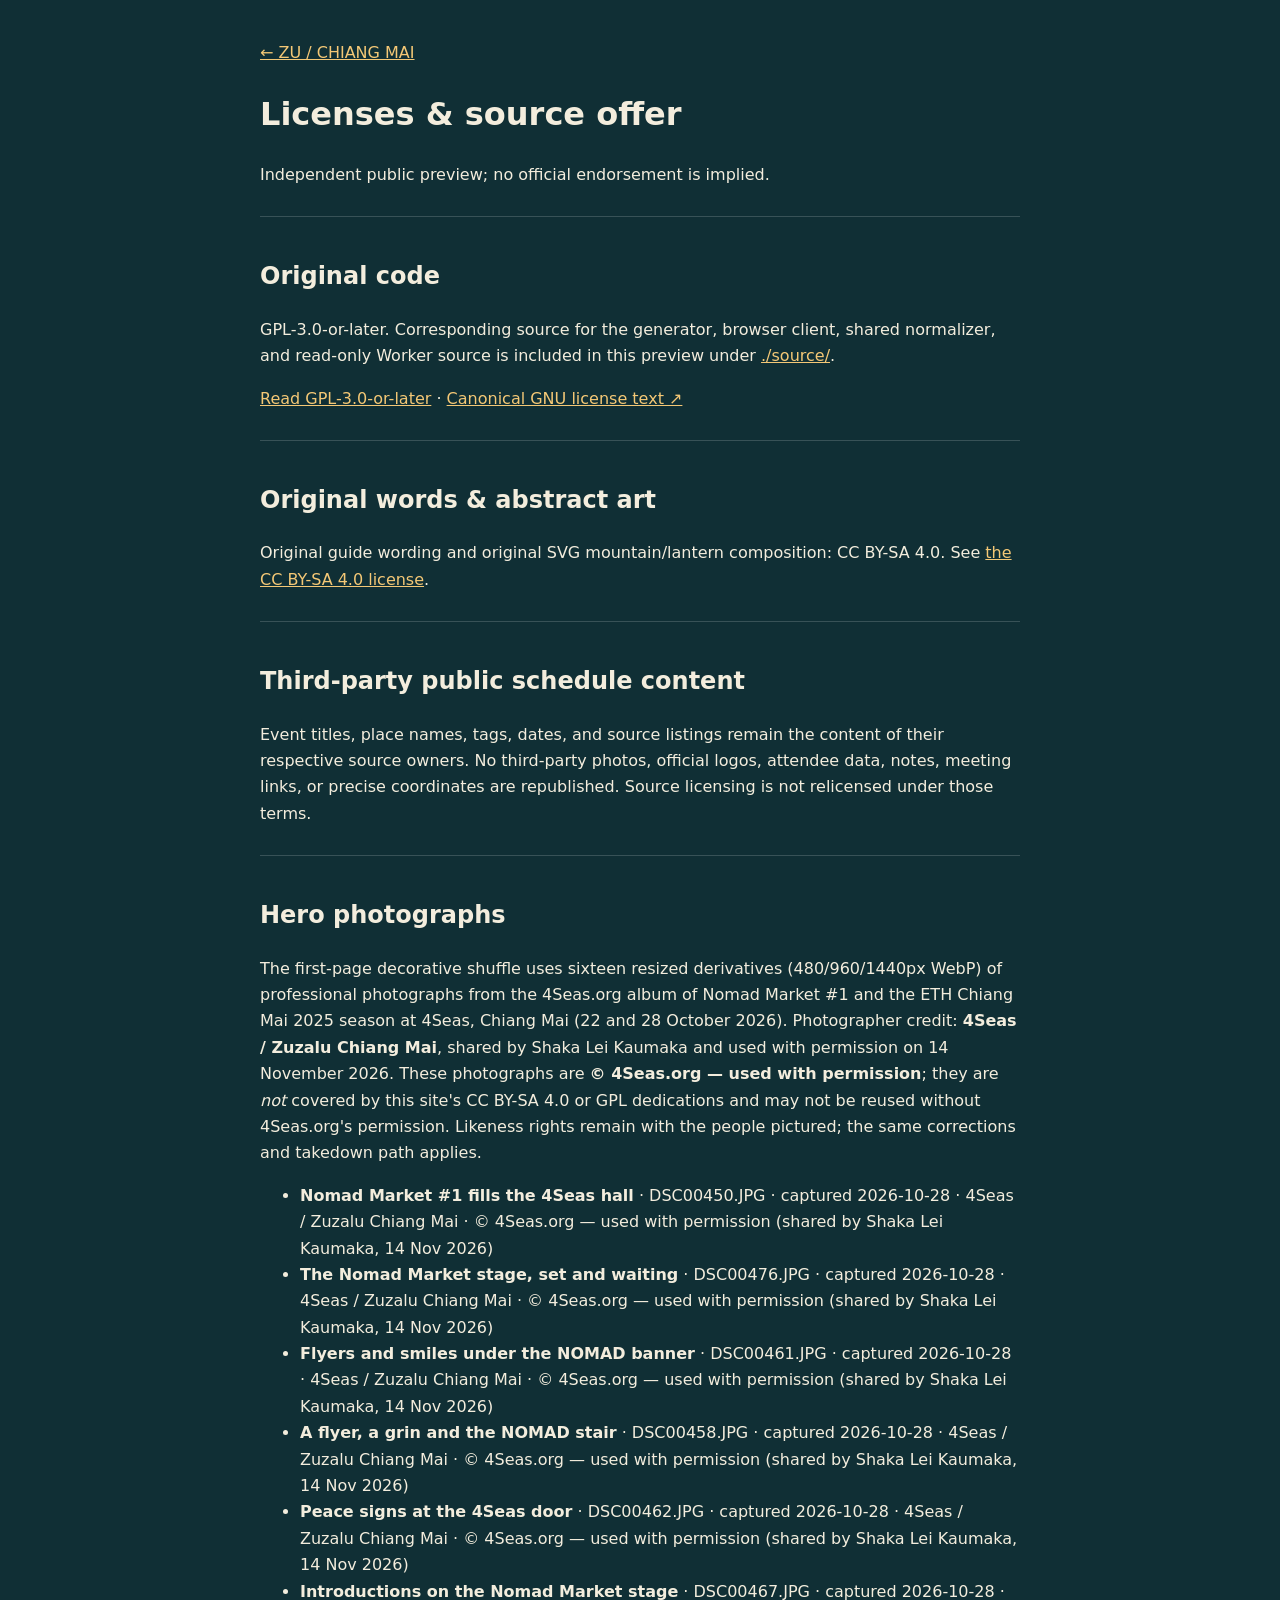
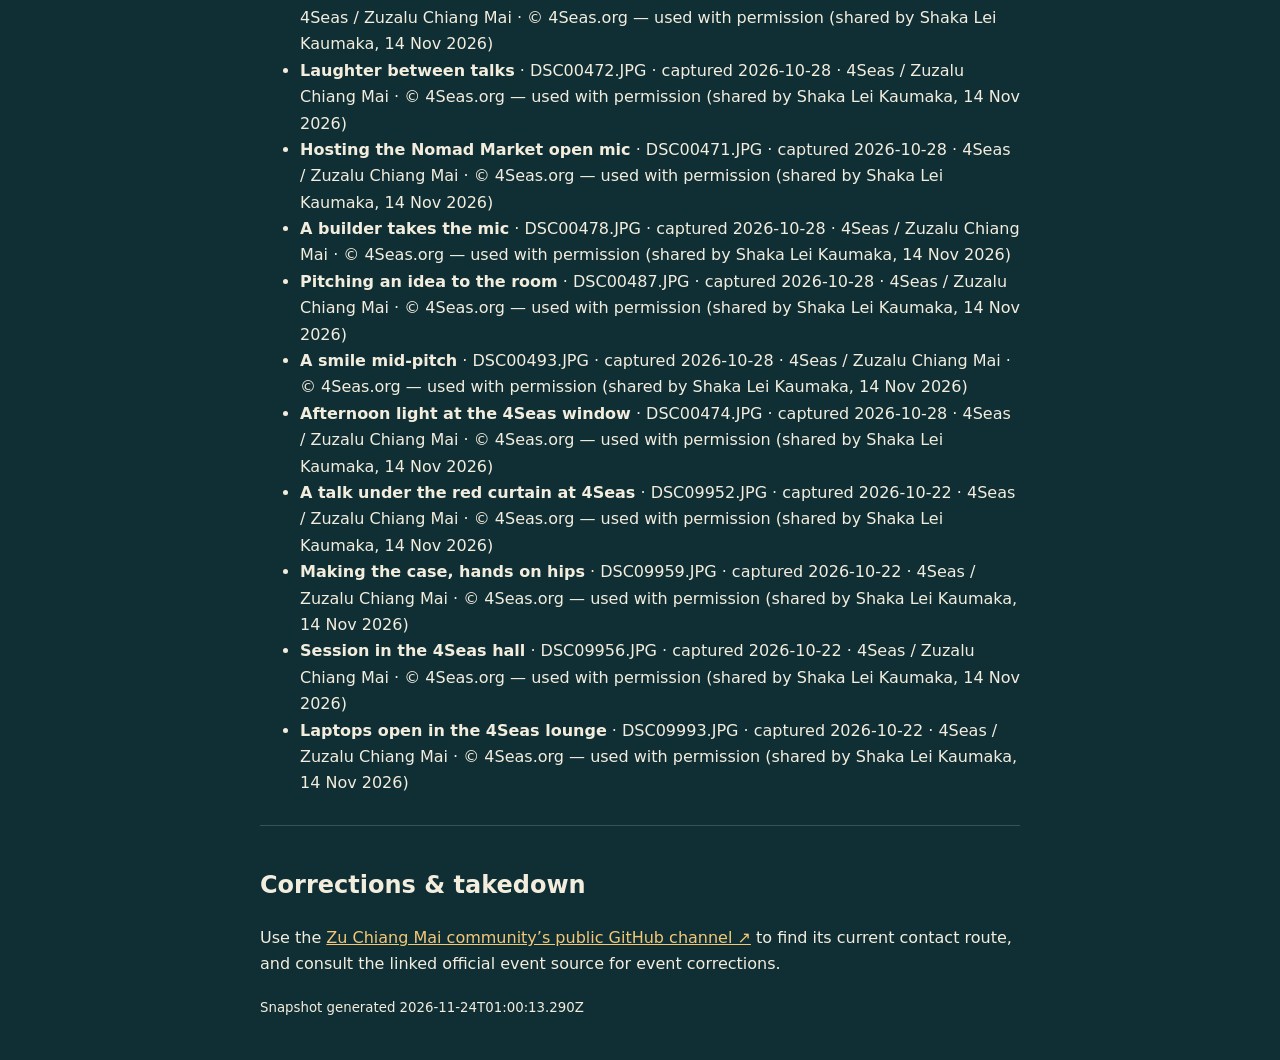
==== commit c87ca7f5: "agenda refresh 2026-11-24: 269 listings (+3 −8 ~13)" ====
--- a/public/licenses/index.html
+++ b/public/licenses/index.html
@@ -1 +1 @@
-<!doctype html><html lang="en"><head><meta charset="utf-8"><meta name="viewport" content="width=device-width,initial-scale=1"><meta name="robots" content="noindex"><title>Licenses & source — ZU / CHIANG MAI</title><style>body{max-width:760px;margin:40px auto;padding:0 20px;background:#102f35;color:#f3eddd;font:16px/1.65 system-ui}a{color:#f4c876}code{background:#ffffff12;padding:2px 5px}section{border-top:1px solid #ffffff2b;margin-top:28px;padding-top:20px}</style></head><body><a href="../">← ZU / CHIANG MAI</a><h1>Licenses &amp; source offer</h1><p>Independent public preview; no official endorsement is implied.</p><section><h2>Original code</h2><p>GPL-3.0-or-later. Corresponding source for the generator, browser client, shared normalizer, and read-only Worker source is included in this preview under <a href="../source/">./source/</a>.</p><p><a href="../source/LICENSE">Read GPL-3.0-or-later</a> · <a href="https://www.gnu.org/licenses/gpl-3.0.html" rel="noopener">Canonical GNU license text ↗</a></p></section><section><h2>Original words &amp; abstract art</h2><p>Original guide wording and original SVG mountain/lantern composition: CC BY-SA 4.0. See <a href="../source/LICENSE-CONTENT">the CC BY-SA 4.0 license</a>.</p></section><section><h2>Third-party public schedule content</h2><p>Event titles, place names, tags, dates, and source listings remain the content of their respective source owners. No third-party photos, official logos, attendee data, notes, meeting links, or precise coordinates are republished. Source licensing is not relicensed under those terms.</p></section><section id="photo-sources"><h2>Hero photographs</h2><p>The first-page decorative shuffle uses sixteen resized derivatives (480/960/1440px WebP) of professional photographs from the 4Seas.org album of Nomad Market #1 and the ETH Chiang Mai 2025 season at 4Seas, Chiang Mai (22 and 28 October 2026). Photographer credit: <strong>4Seas / Zuzalu Chiang Mai</strong>, shared by Shaka Lei Kaumaka and used with permission on 14 November 2026. These photographs are <strong>© 4Seas.org — used with permission</strong>; they are <em>not</em> covered by this site's CC BY-SA 4.0 or GPL dedications and may not be reused without 4Seas.org's permission. Likeness rights remain with the people pictured; the same corrections and takedown path applies.</p><ul><li><strong>Nomad Market #1 fills the 4Seas hall</strong> · DSC00450.JPG · captured 2026-10-28 · 4Seas / Zuzalu Chiang Mai · © 4Seas.org — used with permission (shared by Shaka Lei Kaumaka, 14 Nov 2026)</li><li><strong>The Nomad Market stage, set and waiting</strong> · DSC00476.JPG · captured 2026-10-28 · 4Seas / Zuzalu Chiang Mai · © 4Seas.org — used with permission (shared by Shaka Lei Kaumaka, 14 Nov 2026)</li><li><strong>Flyers and smiles under the NOMAD banner</strong> · DSC00461.JPG · captured 2026-10-28 · 4Seas / Zuzalu Chiang Mai · © 4Seas.org — used with permission (shared by Shaka Lei Kaumaka, 14 Nov 2026)</li><li><strong>A flyer, a grin and the NOMAD stair</strong> · DSC00458.JPG · captured 2026-10-28 · 4Seas / Zuzalu Chiang Mai · © 4Seas.org — used with permission (shared by Shaka Lei Kaumaka, 14 Nov 2026)</li><li><strong>Peace signs at the 4Seas door</strong> · DSC00462.JPG · captured 2026-10-28 · 4Seas / Zuzalu Chiang Mai · © 4Seas.org — used with permission (shared by Shaka Lei Kaumaka, 14 Nov 2026)</li><li><strong>Introductions on the Nomad Market stage</strong> · DSC00467.JPG · captured 2026-10-28 · 4Seas / Zuzalu Chiang Mai · © 4Seas.org — used with permission (shared by Shaka Lei Kaumaka, 14 Nov 2026)</li><li><strong>Laughter between talks</strong> · DSC00472.JPG · captured 2026-10-28 · 4Seas / Zuzalu Chiang Mai · © 4Seas.org — used with permission (shared by Shaka Lei Kaumaka, 14 Nov 2026)</li><li><strong>Hosting the Nomad Market open mic</strong> · DSC00471.JPG · captured 2026-10-28 · 4Seas / Zuzalu Chiang Mai · © 4Seas.org — used with permission (shared by Shaka Lei Kaumaka, 14 Nov 2026)</li><li><strong>A builder takes the mic</strong> · DSC00478.JPG · captured 2026-10-28 · 4Seas / Zuzalu Chiang Mai · © 4Seas.org — used with permission (shared by Shaka Lei Kaumaka, 14 Nov 2026)</li><li><strong>Pitching an idea to the room</strong> · DSC00487.JPG · captured 2026-10-28 · 4Seas / Zuzalu Chiang Mai · © 4Seas.org — used with permission (shared by Shaka Lei Kaumaka, 14 Nov 2026)</li><li><strong>A smile mid-pitch</strong> · DSC00493.JPG · captured 2026-10-28 · 4Seas / Zuzalu Chiang Mai · © 4Seas.org — used with permission (shared by Shaka Lei Kaumaka, 14 Nov 2026)</li><li><strong>Afternoon light at the 4Seas window</strong> · DSC00474.JPG · captured 2026-10-28 · 4Seas / Zuzalu Chiang Mai · © 4Seas.org — used with permission (shared by Shaka Lei Kaumaka, 14 Nov 2026)</li><li><strong>A talk under the red curtain at 4Seas</strong> · DSC09952.JPG · captured 2026-10-22 · 4Seas / Zuzalu Chiang Mai · © 4Seas.org — used with permission (shared by Shaka Lei Kaumaka, 14 Nov 2026)</li><li><strong>Making the case, hands on hips</strong> · DSC09959.JPG · captured 2026-10-22 · 4Seas / Zuzalu Chiang Mai · © 4Seas.org — used with permission (shared by Shaka Lei Kaumaka, 14 Nov 2026)</li><li><strong>Session in the 4Seas hall</strong> · DSC09956.JPG · captured 2026-10-22 · 4Seas / Zuzalu Chiang Mai · © 4Seas.org — used with permission (shared by Shaka Lei Kaumaka, 14 Nov 2026)</li><li><strong>Laptops open in the 4Seas lounge</strong> · DSC09993.JPG · captured 2026-10-22 · 4Seas / Zuzalu Chiang Mai · © 4Seas.org — used with permission (shared by Shaka Lei Kaumaka, 14 Nov 2026)</li></ul></section><section><h2>Corrections &amp; takedown</h2><p>Use the <a href="https://github.com/zuchiangmai" rel="noopener">Zu Chiang Mai community’s public GitHub channel ↗</a> to find its current contact route, and consult the linked official event source for event corrections.</p></section><p><small>Snapshot generated 2026-11-23T01:00:09.863Z</small></p><script src="https://live.zuchiangmai.app/widget.js" async></script><script src="https://lang.opensourceorchestra.org/lang.js" async></script></body></html>+<!doctype html><html lang="en"><head><meta charset="utf-8"><meta name="viewport" content="width=device-width,initial-scale=1"><meta name="robots" content="noindex"><title>Licenses & source — ZU / CHIANG MAI</title><style>body{max-width:760px;margin:40px auto;padding:0 20px;background:#102f35;color:#f3eddd;font:16px/1.65 system-ui}a{color:#f4c876}code{background:#ffffff12;padding:2px 5px}section{border-top:1px solid #ffffff2b;margin-top:28px;padding-top:20px}</style></head><body><a href="../">← ZU / CHIANG MAI</a><h1>Licenses &amp; source offer</h1><p>Independent public preview; no official endorsement is implied.</p><section><h2>Original code</h2><p>GPL-3.0-or-later. Corresponding source for the generator, browser client, shared normalizer, and read-only Worker source is included in this preview under <a href="../source/">./source/</a>.</p><p><a href="../source/LICENSE">Read GPL-3.0-or-later</a> · <a href="https://www.gnu.org/licenses/gpl-3.0.html" rel="noopener">Canonical GNU license text ↗</a></p></section><section><h2>Original words &amp; abstract art</h2><p>Original guide wording and original SVG mountain/lantern composition: CC BY-SA 4.0. See <a href="../source/LICENSE-CONTENT">the CC BY-SA 4.0 license</a>.</p></section><section><h2>Third-party public schedule content</h2><p>Event titles, place names, tags, dates, and source listings remain the content of their respective source owners. No third-party photos, official logos, attendee data, notes, meeting links, or precise coordinates are republished. Source licensing is not relicensed under those terms.</p></section><section id="photo-sources"><h2>Hero photographs</h2><p>The first-page decorative shuffle uses sixteen resized derivatives (480/960/1440px WebP) of professional photographs from the 4Seas.org album of Nomad Market #1 and the ETH Chiang Mai 2025 season at 4Seas, Chiang Mai (22 and 28 October 2026). Photographer credit: <strong>4Seas / Zuzalu Chiang Mai</strong>, shared by Shaka Lei Kaumaka and used with permission on 14 November 2026. These photographs are <strong>© 4Seas.org — used with permission</strong>; they are <em>not</em> covered by this site's CC BY-SA 4.0 or GPL dedications and may not be reused without 4Seas.org's permission. Likeness rights remain with the people pictured; the same corrections and takedown path applies.</p><ul><li><strong>Nomad Market #1 fills the 4Seas hall</strong> · DSC00450.JPG · captured 2026-10-28 · 4Seas / Zuzalu Chiang Mai · © 4Seas.org — used with permission (shared by Shaka Lei Kaumaka, 14 Nov 2026)</li><li><strong>The Nomad Market stage, set and waiting</strong> · DSC00476.JPG · captured 2026-10-28 · 4Seas / Zuzalu Chiang Mai · © 4Seas.org — used with permission (shared by Shaka Lei Kaumaka, 14 Nov 2026)</li><li><strong>Flyers and smiles under the NOMAD banner</strong> · DSC00461.JPG · captured 2026-10-28 · 4Seas / Zuzalu Chiang Mai · © 4Seas.org — used with permission (shared by Shaka Lei Kaumaka, 14 Nov 2026)</li><li><strong>A flyer, a grin and the NOMAD stair</strong> · DSC00458.JPG · captured 2026-10-28 · 4Seas / Zuzalu Chiang Mai · © 4Seas.org — used with permission (shared by Shaka Lei Kaumaka, 14 Nov 2026)</li><li><strong>Peace signs at the 4Seas door</strong> · DSC00462.JPG · captured 2026-10-28 · 4Seas / Zuzalu Chiang Mai · © 4Seas.org — used with permission (shared by Shaka Lei Kaumaka, 14 Nov 2026)</li><li><strong>Introductions on the Nomad Market stage</strong> · DSC00467.JPG · captured 2026-10-28 · 4Seas / Zuzalu Chiang Mai · © 4Seas.org — used with permission (shared by Shaka Lei Kaumaka, 14 Nov 2026)</li><li><strong>Laughter between talks</strong> · DSC00472.JPG · captured 2026-10-28 · 4Seas / Zuzalu Chiang Mai · © 4Seas.org — used with permission (shared by Shaka Lei Kaumaka, 14 Nov 2026)</li><li><strong>Hosting the Nomad Market open mic</strong> · DSC00471.JPG · captured 2026-10-28 · 4Seas / Zuzalu Chiang Mai · © 4Seas.org — used with permission (shared by Shaka Lei Kaumaka, 14 Nov 2026)</li><li><strong>A builder takes the mic</strong> · DSC00478.JPG · captured 2026-10-28 · 4Seas / Zuzalu Chiang Mai · © 4Seas.org — used with permission (shared by Shaka Lei Kaumaka, 14 Nov 2026)</li><li><strong>Pitching an idea to the room</strong> · DSC00487.JPG · captured 2026-10-28 · 4Seas / Zuzalu Chiang Mai · © 4Seas.org — used with permission (shared by Shaka Lei Kaumaka, 14 Nov 2026)</li><li><strong>A smile mid-pitch</strong> · DSC00493.JPG · captured 2026-10-28 · 4Seas / Zuzalu Chiang Mai · © 4Seas.org — used with permission (shared by Shaka Lei Kaumaka, 14 Nov 2026)</li><li><strong>Afternoon light at the 4Seas window</strong> · DSC00474.JPG · captured 2026-10-28 · 4Seas / Zuzalu Chiang Mai · © 4Seas.org — used with permission (shared by Shaka Lei Kaumaka, 14 Nov 2026)</li><li><strong>A talk under the red curtain at 4Seas</strong> · DSC09952.JPG · captured 2026-10-22 · 4Seas / Zuzalu Chiang Mai · © 4Seas.org — used with permission (shared by Shaka Lei Kaumaka, 14 Nov 2026)</li><li><strong>Making the case, hands on hips</strong> · DSC09959.JPG · captured 2026-10-22 · 4Seas / Zuzalu Chiang Mai · © 4Seas.org — used with permission (shared by Shaka Lei Kaumaka, 14 Nov 2026)</li><li><strong>Session in the 4Seas hall</strong> · DSC09956.JPG · captured 2026-10-22 · 4Seas / Zuzalu Chiang Mai · © 4Seas.org — used with permission (shared by Shaka Lei Kaumaka, 14 Nov 2026)</li><li><strong>Laptops open in the 4Seas lounge</strong> · DSC09993.JPG · captured 2026-10-22 · 4Seas / Zuzalu Chiang Mai · © 4Seas.org — used with permission (shared by Shaka Lei Kaumaka, 14 Nov 2026)</li></ul></section><section><h2>Corrections &amp; takedown</h2><p>Use the <a href="https://github.com/zuchiangmai" rel="noopener">Zu Chiang Mai community’s public GitHub channel ↗</a> to find its current contact route, and consult the linked official event source for event corrections.</p></section><p><small>Snapshot generated 2026-11-24T01:00:13.290Z</small></p><script src="https://live.zuchiangmai.app/widget.js" async></script><script src="https://lang.opensourceorchestra.org/lang.js" async></script></body></html>
